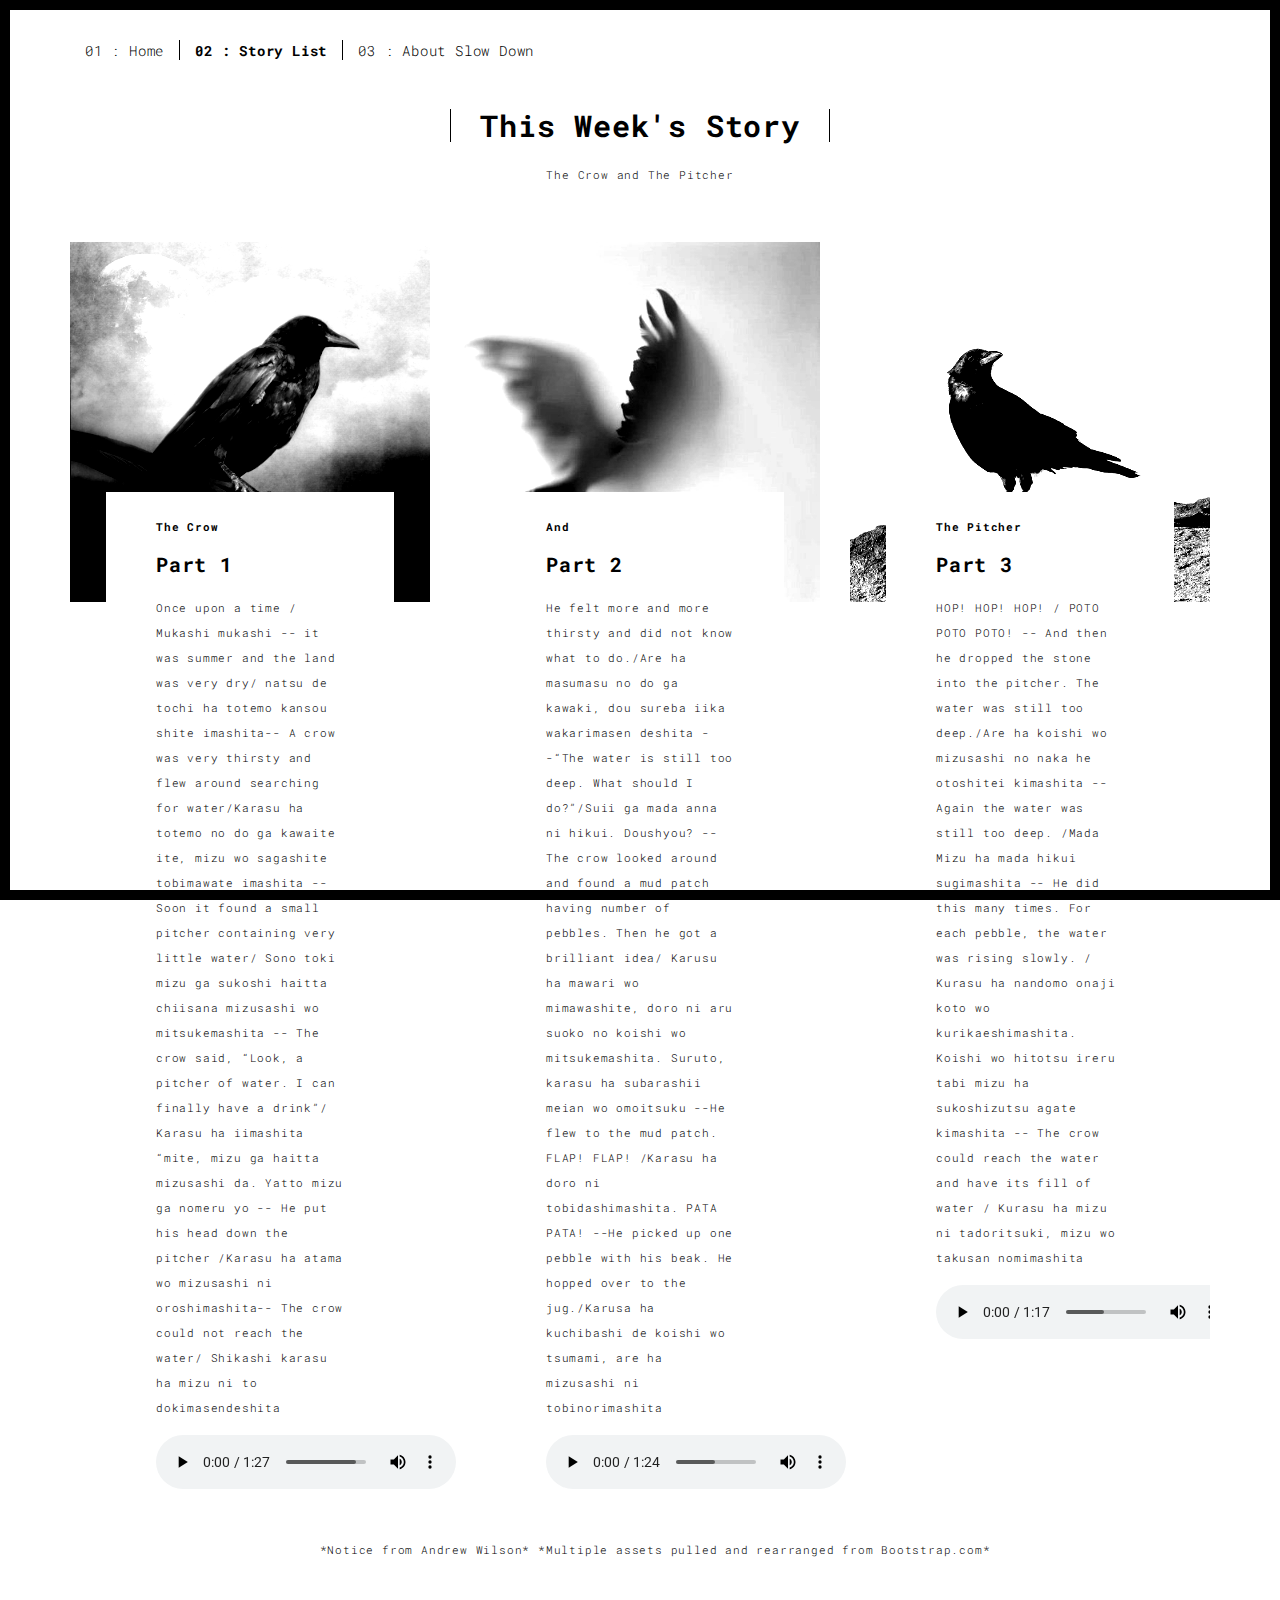
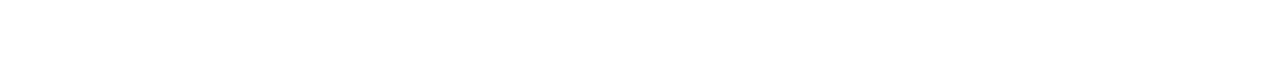
==== works.html @ 741a7501 "Add files via upload" ====
<!DOCTYPE html>
<html lang="en">

<head>
  <meta charset="UTF-8">
  <meta content="IE=edge" http-equiv="X-UA-Compatible">
  <meta content="width=device-width,initial-scale=1" name="viewport">
  <meta content="description" name="description">
  <meta name="google" content="notranslate" />
  <meta content="Welcome to Slow Down Language app" name="author">


  <title>Stories</title>  

<link href="./main.3f6952e4.css" rel="stylesheet"></head>

<body class="">
<div id="site-border-left"></div>
<div id="site-border-right"></div>
<div id="site-border-top"></div>
<div id="site-border-bottom"></div>

<header>
  <nav class="navbar  navbar-fixed-top navbar-default">
    <div class="container">
        <button type="button" class="navbar-toggle collapsed" data-toggle="collapse" data-target="#navbar-collapse" aria-expanded="false">
          <span class="sr-only">Toggle navigation</span>
          <span class="icon-bar"></span>
          <span class="icon-bar"></span>
          <span class="icon-bar"></span>
        </button>

      <div class="collapse navbar-collapse" id="navbar-collapse">
        <ul class="nav navbar-nav ">
          <li><a href="./index.html" title="">01 : Home</a></li>
          <li><a href="./works.html" title="">02 : Story List</a></li>
          <li><a href="./about.html" title="">03 : About Slow Down</a></li>
        </ul>


      </div> 
    </div>
  </nav>
</header>

<div class="section-container">
  <div class="container">
    <div class="row">
      
      <div class="col-sm-8 col-sm-offset-2 section-container-spacer">
        <div class="text-center">
          <h1 class="h2"> This Week's Story </h1>
          <p> The Crow and The Pitcher</p>
        </div>
      </div>

      <div class="col-md-12">
     
      <div id="myCarousel" class="carousel slide projects-carousel">
        <div class="carousel-inner">
            <div class="item active">
                <div class="row">
                    <div class="col-sm-4">

                      <a href="works.html" title="" class="black-image-project-hover">
                        <img src="crow 1.jpeg" alt="" class="img-responsive">
                      </a>
                      <div class="card-container card-container-lg">
                        <h4>The Crow</h4>
                        <h3>Part 1</h3>
                        
                        <p>Once upon a time / Mukashi mukashi -- it was summer and the land was very dry/ natsu de tochi ha totemo kansou shite imashita-- A crow was very thirsty and flew around searching for water/Karasu ha totemo no do ga kawaite ite, mizu wo sagashite tobimawate imashita -- Soon it found a small pitcher containing very little water/ Sono toki mizu ga sukoshi haitta chiisana mizusashi wo mitsukemashita -- The crow said, “Look, a pitcher of water. I can finally have a drink”/ Karasu ha iimashita “mite, mizu ga haitta mizusashi da.  Yatto mizu ga nomeru yo -- He put his head down the pitcher /Karasu ha atama wo mizusashi ni oroshimashita-- The crow could not reach the water/ Shikashi karasu ha mizu ni to dokimasendeshita 
                          </p>
                          <audio src="CrowPT1.mp3" controls autoplay=False>
                            <p>Your browser does not support the audio element.</p>
                            </audio>
                      </div>
                    </div>
                    <div class="col-sm-4">
                      <a href="works.html" title="" class="black-image-project-hover">
                        <img src="crow2.jpeg" alt="" class="img-responsive">
                      </a>
                      <div class="card-container card-container-lg">
                        <h4>And</h4>
                        <h3>Part 2</h3>
                        <p>
                          He felt more and more thirsty and did not know what to do./Are ha masumasu no do ga kawaki, dou sureba iika wakarimasen deshita --“The water is still too deep. What should I do?”/Suii ga mada anna ni hikui. Doushyou? --The crow looked around and found a mud patch having number of pebbles. Then he got a brilliant idea/ Karusu ha mawari wo mimawashite, doro ni aru suoko no koishi wo mitsukemashita. Suruto, karasu ha subarashii meian wo omoitsuku --He flew to the mud patch. FLAP! FLAP! /Karasu ha doro ni tobidashimashita. PATA PATA! --He picked up one pebble with his beak. He hopped over to the jug./Karusa ha kuchibashi de koishi wo tsumami, are ha mizusashi ni tobinorimashita 
                          </p>
                        <audio src="CrowPT2.mp3" controls autoplay=False>
                          <p>Your browser does not support the audio element.</p>
                        <a href="works.html" title="" class="btn btn-default">Discover</a>
                      </div>
                    </div>
                    <div class="col-sm-4">
                      <a href="./work.html" title="" class="black-image-project-hover">
                        <img src="crow5.jpeg" alt="" class="img-responsive">
                      </a>
                      <div class="card-container card-container-lg">
                        <h4>The Pitcher</h4>
                        <h3>Part 3</h3>
                        <p>HOP! HOP! HOP! / POTO POTO POTO! -- And then he dropped the stone into the pitcher. The water was still too deep./Are ha koishi wo mizusashi no naka he otoshitei kimashita -- Again the water was still too deep. /Mada Mizu ha mada hikui sugimashita -- He did this many times. For each pebble, the water was rising slowly. / Kurasu ha nandomo onaji koto wo kurikaeshimashita. Koishi wo hitotsu ireru tabi mizu ha sukoshizutsu agate kimashita -- The crow could reach the water and have its fill of water / Kurasu ha mizu ni tadoritsuki, mizu wo takusan nomimashita </p>
                        <audio src="CorwPT3.mp3" controls autoplay=false>
                          <p>Your browser does not support the audio element.</p>
                        <a href="./work.html" title="" class="btn btn-default">Discover</a>
                      </div>
                    </div>    
                </div>
            </div>
          




<footer class="footer-container text-center">
  <div class="container">
    <div class="row">
      <div class="col-xs-12">
        <p>*Notice from Andrew Wilson* *Multiple assets pulled and rearranged from Bootstrap.com*</p>
      </div>
    </div>
  </div>
</footer>

<script>
  document.addEventListener("DOMContentLoaded", function (event) {
     navActivePage();
  });
</script>


<script type="text/javascript" src="./main.70a66962.js"></script></body>

<!--Note from author Andrew Wilson: CSS, Java assets pulled from free bootstrap assets-->

</html>
---- main.3f6952e4.css ----
@import url(https://fonts.googleapis.com/css?family=Roboto:900|Roboto+Mono:300,400,700);@import url(https://maxcdn.bootstrapcdn.com/font-awesome/4.7.0/css/font-awesome.min.css);
html{font-family:sans-serif;-ms-text-size-adjust:100%;-webkit-text-size-adjust:100%}body{margin:0}article,aside,details,figcaption,figure,footer,header,hgroup,main,menu,nav,section,summary{display:block}audio,canvas,progress,video{display:inline-block;vertical-align:baseline}audio:not([controls]){display:none;height:0}[hidden],template{display:none}a{background-color:transparent}a:active,a:hover{outline:0}abbr[title]{border-bottom:1px dotted}b,strong{font-weight:700}dfn{font-style:italic}h1{font-size:2em;margin:.67em 0}mark{background:#ff0;color:#000}small{font-size:80%}sub,sup{font-size:75%;line-height:0;position:relative;vertical-align:baseline}sup{top:-.5em}sub{bottom:-.25em}img{border:0}svg:not(:root){overflow:hidden}figure{margin:1em 40px}hr{box-sizing:content-box;height:0}pre{overflow:auto}code,kbd,pre,samp{font-family:monospace,monospace;font-size:1em}button,input,optgroup,select,textarea{color:inherit;font:inherit;margin:0}button{overflow:visible}button,select{text-transform:none}button,html input[type=button],input[type=reset],input[type=submit]{-webkit-appearance:button;cursor:pointer}button[disabled],html input[disabled]{cursor:default}button::-moz-focus-inner,input::-moz-focus-inner{border:0;padding:0}input{line-height:normal}input[type=checkbox],input[type=radio]{box-sizing:border-box;padding:0}input[type=number]::-webkit-inner-spin-button,input[type=number]::-webkit-outer-spin-button{height:auto}input[type=search]{-webkit-appearance:textfield;box-sizing:content-box}input[type=search]::-webkit-search-cancel-button,input[type=search]::-webkit-search-decoration{-webkit-appearance:none}fieldset{border:1px solid silver;margin:0 2px;padding:.35em .625em .75em}textarea{overflow:auto}optgroup{font-weight:700}table{border-collapse:collapse;border-spacing:0}td,th{padding:0}

/*! Source: https://github.com/h5bp/html5-boilerplate/blob/master/src/css/main.css */@media print{*,:after,:before{background:transparent!important;color:#000!important;box-shadow:none!important;text-shadow:none!important}a,a:visited{text-decoration:underline}a[href]:after{content:" (" attr(href) ")"}abbr[title]:after{content:" (" attr(title) ")"}a[href^="#"]:after,a[href^="javascript:"]:after{content:""}blockquote,pre{border:1px solid #999;page-break-inside:avoid}thead{display:table-header-group}img,tr{page-break-inside:avoid}img{max-width:100%!important}h2,h3,p{orphans:3;widows:3}h2,h3{page-break-after:avoid}.navbar{display:none}.btn>.caret,.dropup>.btn>.caret{border-top-color:#000!important}.label{border:1px solid #000}.table{border-collapse:collapse!important}.table td,.table th{background-color:#fff!important}.table-bordered td,.table-bordered th{border:1px solid #ddd!important}}*,:after,:before{-webkit-box-sizing:border-box;-moz-box-sizing:border-box;box-sizing:border-box}html{font-size:10px;-webkit-tap-highlight-color:transparent}body{font-family:Roboto Mono,Helvetica,Arial,sans-serif;font-size:11px;line-height:1.78;color:#000;background-color:#fff}button,input,select,textarea{font-family:inherit;font-size:inherit;line-height:inherit}a{color:#001aff;text-decoration:none}a:focus,a:hover{color:#0012b3;text-decoration:underline}a:focus{outline:5px auto -webkit-focus-ring-color;outline-offset:-2px}figure{margin:0}img{vertical-align:middle}.img-responsive{display:block;max-width:100%;height:auto}.img-rounded{border-radius:0}.img-thumbnail{padding:4px;line-height:1.78;background-color:#fff;border:1px solid #ddd;border-radius:0;-webkit-transition:all .2s ease-in-out;-o-transition:all .2s ease-in-out;transition:all .2s ease-in-out;display:inline-block;max-width:100%;height:auto}.img-circle{border-radius:50%}hr{margin-top:19px;margin-bottom:19px;border:0;border-top:1px solid #eee}.sr-only{position:absolute;width:1px;height:1px;margin:-1px;padding:0;overflow:hidden;clip:rect(0,0,0,0);border:0}.sr-only-focusable:active,.sr-only-focusable:focus{position:static;width:auto;height:auto;margin:0;overflow:visible;clip:auto}[role=button]{cursor:pointer}.h1,.h2,.h3,.h4,.h5,.h6,h1,h2,h3,h4,h5,h6{font-family:Roboto Mono,Helvetica,Arial,sans-serif;font-weight:700;line-height:1.1;color:#000}.h1 .small,.h1 small,.h2 .small,.h2 small,.h3 .small,.h3 small,.h4 .small,.h4 small,.h5 .small,.h5 small,.h6 .small,.h6 small,h1 .small,h1 small,h2 .small,h2 small,h3 .small,h3 small,h4 .small,h4 small,h5 .small,h5 small,h6 .small,h6 small{font-weight:400;line-height:1;color:#777}.h1,.h2,.h3,h1,h2,h3{margin-top:19px;margin-bottom:9.5px}.h1 .small,.h1 small,.h2 .small,.h2 small,.h3 .small,.h3 small,h1 .small,h1 small,h2 .small,h2 small,h3 .small,h3 small{font-size:65%}.h4,.h5,.h6,h4,h5,h6{margin-top:9.5px;margin-bottom:9.5px}.h4 .small,.h4 small,.h5 .small,.h5 small,.h6 .small,.h6 small,h4 .small,h4 small,h5 .small,h5 small,h6 .small,h6 small{font-size:75%}.h1,h1{font-size:70px}.h2,h2{font-size:30px}.h3,h3{font-size:20px}.h4,.h5,h4,h5{font-size:11px}.h6,h6{font-size:10px}p{margin:0 0 9.5px}.lead{margin-bottom:19px;font-size:12px;font-weight:300;line-height:1.4}@media (min-width:768px){.lead{font-size:16.5px}}.small,small{font-size:90%}.mark,mark{background-color:#fcf8e3;padding:.2em}.text-left{text-align:left}.text-right{text-align:right}.text-center{text-align:center}.text-justify{text-align:justify}.text-nowrap{white-space:nowrap}.text-lowercase{text-transform:lowercase}.initialism,.text-uppercase{text-transform:uppercase}.text-capitalize{text-transform:capitalize}.text-muted{color:#777}.text-primary{color:#001aff}a.text-primary:focus,a.text-primary:hover{color:#0015cc}.text-success{color:#fff}a.text-success:focus,a.text-success:hover{color:#e6e6e6}.text-info{color:#31708f}a.text-info:focus,a.text-info:hover{color:#245269}.text-warning{color:#8a6d3b}a.text-warning:focus,a.text-warning:hover{color:#66512c}.text-danger{color:#fff}a.text-danger:focus,a.text-danger:hover{color:#e6e6e6}.bg-primary{color:#fff;background-color:#001aff}a.bg-primary:focus,a.bg-primary:hover{background-color:#0015cc}.bg-success,a.bg-success:focus,a.bg-success:hover{background-color:#000}.bg-info{background-color:#d9edf7}a.bg-info:focus,a.bg-info:hover{background-color:#afd9ee}.bg-warning{background-color:#fcf8e3}a.bg-warning:focus,a.bg-warning:hover{background-color:#f7ecb5}.bg-danger{background-color:red}a.bg-danger:focus,a.bg-danger:hover{background-color:#c00}.page-header{padding-bottom:8.5px;margin:38px 0 19px;border-bottom:1px solid #eee}ol,ul{margin-top:0;margin-bottom:9.5px}ol ol,ol ul,ul ol,ul ul{margin-bottom:0}.list-inline,.list-unstyled{padding-left:0;list-style:none}.list-inline{margin-left:-5px}.list-inline>li{display:inline-block;padding-left:5px;padding-right:5px}dl{margin-top:0;margin-bottom:19px}dd,dt{line-height:1.78}dt{font-weight:700}dd{margin-left:0}.dl-horizontal dd:after,.dl-horizontal dd:before{content:" ";display:table}.dl-horizontal dd:after{clear:both}@media (min-width:768px){.dl-horizontal dt{float:left;width:160px;clear:left;text-align:right;overflow:hidden;text-overflow:ellipsis;white-space:nowrap}.dl-horizontal dd{margin-left:180px}}abbr[data-original-title],abbr[title]{cursor:help;border-bottom:1px dotted #777}.initialism{font-size:90%}blockquote{padding:9.5px 19px;margin:0 0 19px;font-size:13.75px;border-left:5px solid #eee}blockquote ol:last-child,blockquote p:last-child,blockquote ul:last-child{margin-bottom:0}blockquote .small,blockquote footer,blockquote small{display:block;font-size:80%;line-height:1.78;color:#777}blockquote .small:before,blockquote footer:before,blockquote small:before{content:"\2014   \A0"}.blockquote-reverse,blockquote.pull-right{padding-right:15px;padding-left:0;border-right:5px solid #eee;border-left:0;text-align:right}.blockquote-reverse .small:before,.blockquote-reverse footer:before,.blockquote-reverse small:before,blockquote.pull-right .small:before,blockquote.pull-right footer:before,blockquote.pull-right small:before{content:""}.blockquote-reverse .small:after,.blockquote-reverse footer:after,.blockquote-reverse small:after,blockquote.pull-right .small:after,blockquote.pull-right footer:after,blockquote.pull-right small:after{content:"\A0   \2014"}address{margin-bottom:19px;font-style:normal;line-height:1.78}code,kbd,pre,samp{font-family:Menlo,Monaco,Consolas,Courier New,monospace}code{color:#c7254e;background-color:#f9f2f4}code,kbd{padding:2px 4px;font-size:90%;border-radius:0}kbd{color:#fff;background-color:#333;box-shadow:inset 0 -1px 0 rgba(0,0,0,.25)}kbd kbd{padding:0;font-size:100%;font-weight:700;box-shadow:none}pre{display:block;padding:9px;margin:0 0 9.5px;font-size:10px;line-height:1.78;word-break:break-all;word-wrap:break-word;color:#333;background-color:#f5f5f5;border:1px solid #ccc;border-radius:0}pre code{padding:0;font-size:inherit;color:inherit;white-space:pre-wrap;background-color:transparent;border-radius:0}.pre-scrollable{max-height:340px;overflow-y:scroll}.container{margin-right:auto;margin-left:auto;padding-left:15px;padding-right:15px}.container:after,.container:before{content:" ";display:table}.container:after{clear:both}@media (min-width:768px){.container{width:750px}}@media (min-width:992px){.container{width:970px}}@media (min-width:1200px){.container{width:1170px}}.container-fluid{margin-right:auto;margin-left:auto;padding-left:15px;padding-right:15px}.container-fluid:after,.container-fluid:before{content:" ";display:table}.container-fluid:after{clear:both}.row{margin-left:-15px;margin-right:-15px}.row:after,.row:before{content:" ";display:table}.row:after{clear:both}.col-lg-1,.col-lg-2,.col-lg-3,.col-lg-4,.col-lg-5,.col-lg-6,.col-lg-7,.col-lg-8,.col-lg-9,.col-lg-10,.col-lg-11,.col-lg-12,.col-md-1,.col-md-2,.col-md-3,.col-md-4,.col-md-5,.col-md-6,.col-md-7,.col-md-8,.col-md-9,.col-md-10,.col-md-11,.col-md-12,.col-sm-1,.col-sm-2,.col-sm-3,.col-sm-4,.col-sm-5,.col-sm-6,.col-sm-7,.col-sm-8,.col-sm-9,.col-sm-10,.col-sm-11,.col-sm-12,.col-xs-1,.col-xs-2,.col-xs-3,.col-xs-4,.col-xs-5,.col-xs-6,.col-xs-7,.col-xs-8,.col-xs-9,.col-xs-10,.col-xs-11,.col-xs-12{position:relative;min-height:1px;padding-left:15px;padding-right:15px}.col-xs-1,.col-xs-2,.col-xs-3,.col-xs-4,.col-xs-5,.col-xs-6,.col-xs-7,.col-xs-8,.col-xs-9,.col-xs-10,.col-xs-11,.col-xs-12{float:left}.col-xs-1{width:8.33333%}.col-xs-2{width:16.66667%}.col-xs-3{width:25%}.col-xs-4{width:33.33333%}.col-xs-5{width:41.66667%}.col-xs-6{width:50%}.col-xs-7{width:58.33333%}.col-xs-8{width:66.66667%}.col-xs-9{width:75%}.col-xs-10{width:83.33333%}.col-xs-11{width:91.66667%}.col-xs-12{width:100%}.col-xs-pull-0{right:auto}.col-xs-pull-1{right:8.33333%}.col-xs-pull-2{right:16.66667%}.col-xs-pull-3{right:25%}.col-xs-pull-4{right:33.33333%}.col-xs-pull-5{right:41.66667%}.col-xs-pull-6{right:50%}.col-xs-pull-7{right:58.33333%}.col-xs-pull-8{right:66.66667%}.col-xs-pull-9{right:75%}.col-xs-pull-10{right:83.33333%}.col-xs-pull-11{right:91.66667%}.col-xs-pull-12{right:100%}.col-xs-push-0{left:auto}.col-xs-push-1{left:8.33333%}.col-xs-push-2{left:16.66667%}.col-xs-push-3{left:25%}.col-xs-push-4{left:33.33333%}.col-xs-push-5{left:41.66667%}.col-xs-push-6{left:50%}.col-xs-push-7{left:58.33333%}.col-xs-push-8{left:66.66667%}.col-xs-push-9{left:75%}.col-xs-push-10{left:83.33333%}.col-xs-push-11{left:91.66667%}.col-xs-push-12{left:100%}.col-xs-offset-0{margin-left:0}.col-xs-offset-1{margin-left:8.33333%}.col-xs-offset-2{margin-left:16.66667%}.col-xs-offset-3{margin-left:25%}.col-xs-offset-4{margin-left:33.33333%}.col-xs-offset-5{margin-left:41.66667%}.col-xs-offset-6{margin-left:50%}.col-xs-offset-7{margin-left:58.33333%}.col-xs-offset-8{margin-left:66.66667%}.col-xs-offset-9{margin-left:75%}.col-xs-offset-10{margin-left:83.33333%}.col-xs-offset-11{margin-left:91.66667%}.col-xs-offset-12{margin-left:100%}@media (min-width:768px){.col-sm-1,.col-sm-2,.col-sm-3,.col-sm-4,.col-sm-5,.col-sm-6,.col-sm-7,.col-sm-8,.col-sm-9,.col-sm-10,.col-sm-11,.col-sm-12{float:left}.col-sm-1{width:8.33333%}.col-sm-2{width:16.66667%}.col-sm-3{width:25%}.col-sm-4{width:33.33333%}.col-sm-5{width:41.66667%}.col-sm-6{width:50%}.col-sm-7{width:58.33333%}.col-sm-8{width:66.66667%}.col-sm-9{width:75%}.col-sm-10{width:83.33333%}.col-sm-11{width:91.66667%}.col-sm-12{width:100%}.col-sm-pull-0{right:auto}.col-sm-pull-1{right:8.33333%}.col-sm-pull-2{right:16.66667%}.col-sm-pull-3{right:25%}.col-sm-pull-4{right:33.33333%}.col-sm-pull-5{right:41.66667%}.col-sm-pull-6{right:50%}.col-sm-pull-7{right:58.33333%}.col-sm-pull-8{right:66.66667%}.col-sm-pull-9{right:75%}.col-sm-pull-10{right:83.33333%}.col-sm-pull-11{right:91.66667%}.col-sm-pull-12{right:100%}.col-sm-push-0{left:auto}.col-sm-push-1{left:8.33333%}.col-sm-push-2{left:16.66667%}.col-sm-push-3{left:25%}.col-sm-push-4{left:33.33333%}.col-sm-push-5{left:41.66667%}.col-sm-push-6{left:50%}.col-sm-push-7{left:58.33333%}.col-sm-push-8{left:66.66667%}.col-sm-push-9{left:75%}.col-sm-push-10{left:83.33333%}.col-sm-push-11{left:91.66667%}.col-sm-push-12{left:100%}.col-sm-offset-0{margin-left:0}.col-sm-offset-1{margin-left:8.33333%}.col-sm-offset-2{margin-left:16.66667%}.col-sm-offset-3{margin-left:25%}.col-sm-offset-4{margin-left:33.33333%}.col-sm-offset-5{margin-left:41.66667%}.col-sm-offset-6{margin-left:50%}.col-sm-offset-7{margin-left:58.33333%}.col-sm-offset-8{margin-left:66.66667%}.col-sm-offset-9{margin-left:75%}.col-sm-offset-10{margin-left:83.33333%}.col-sm-offset-11{margin-left:91.66667%}.col-sm-offset-12{margin-left:100%}}@media (min-width:992px){.col-md-1,.col-md-2,.col-md-3,.col-md-4,.col-md-5,.col-md-6,.col-md-7,.col-md-8,.col-md-9,.col-md-10,.col-md-11,.col-md-12{float:left}.col-md-1{width:8.33333%}.col-md-2{width:16.66667%}.col-md-3{width:25%}.col-md-4{width:33.33333%}.col-md-5{width:41.66667%}.col-md-6{width:50%}.col-md-7{width:58.33333%}.col-md-8{width:66.66667%}.col-md-9{width:75%}.col-md-10{width:83.33333%}.col-md-11{width:91.66667%}.col-md-12{width:100%}.col-md-pull-0{right:auto}.col-md-pull-1{right:8.33333%}.col-md-pull-2{right:16.66667%}.col-md-pull-3{right:25%}.col-md-pull-4{right:33.33333%}.col-md-pull-5{right:41.66667%}.col-md-pull-6{right:50%}.col-md-pull-7{right:58.33333%}.col-md-pull-8{right:66.66667%}.col-md-pull-9{right:75%}.col-md-pull-10{right:83.33333%}.col-md-pull-11{right:91.66667%}.col-md-pull-12{right:100%}.col-md-push-0{left:auto}.col-md-push-1{left:8.33333%}.col-md-push-2{left:16.66667%}.col-md-push-3{left:25%}.col-md-push-4{left:33.33333%}.col-md-push-5{left:41.66667%}.col-md-push-6{left:50%}.col-md-push-7{left:58.33333%}.col-md-push-8{left:66.66667%}.col-md-push-9{left:75%}.col-md-push-10{left:83.33333%}.col-md-push-11{left:91.66667%}.col-md-push-12{left:100%}.col-md-offset-0{margin-left:0}.col-md-offset-1{margin-left:8.33333%}.col-md-offset-2{margin-left:16.66667%}.col-md-offset-3{margin-left:25%}.col-md-offset-4{margin-left:33.33333%}.col-md-offset-5{margin-left:41.66667%}.col-md-offset-6{margin-left:50%}.col-md-offset-7{margin-left:58.33333%}.col-md-offset-8{margin-left:66.66667%}.col-md-offset-9{margin-left:75%}.col-md-offset-10{margin-left:83.33333%}.col-md-offset-11{margin-left:91.66667%}.col-md-offset-12{margin-left:100%}}@media (min-width:1200px){.col-lg-1,.col-lg-2,.col-lg-3,.col-lg-4,.col-lg-5,.col-lg-6,.col-lg-7,.col-lg-8,.col-lg-9,.col-lg-10,.col-lg-11,.col-lg-12{float:left}.col-lg-1{width:8.33333%}.col-lg-2{width:16.66667%}.col-lg-3{width:25%}.col-lg-4{width:33.33333%}.col-lg-5{width:41.66667%}.col-lg-6{width:50%}.col-lg-7{width:58.33333%}.col-lg-8{width:66.66667%}.col-lg-9{width:75%}.col-lg-10{width:83.33333%}.col-lg-11{width:91.66667%}.col-lg-12{width:100%}.col-lg-pull-0{right:auto}.col-lg-pull-1{right:8.33333%}.col-lg-pull-2{right:16.66667%}.col-lg-pull-3{right:25%}.col-lg-pull-4{right:33.33333%}.col-lg-pull-5{right:41.66667%}.col-lg-pull-6{right:50%}.col-lg-pull-7{right:58.33333%}.col-lg-pull-8{right:66.66667%}.col-lg-pull-9{right:75%}.col-lg-pull-10{right:83.33333%}.col-lg-pull-11{right:91.66667%}.col-lg-pull-12{right:100%}.col-lg-push-0{left:auto}.col-lg-push-1{left:8.33333%}.col-lg-push-2{left:16.66667%}.col-lg-push-3{left:25%}.col-lg-push-4{left:33.33333%}.col-lg-push-5{left:41.66667%}.col-lg-push-6{left:50%}.col-lg-push-7{left:58.33333%}.col-lg-push-8{left:66.66667%}.col-lg-push-9{left:75%}.col-lg-push-10{left:83.33333%}.col-lg-push-11{left:91.66667%}.col-lg-push-12{left:100%}.col-lg-offset-0{margin-left:0}.col-lg-offset-1{margin-left:8.33333%}.col-lg-offset-2{margin-left:16.66667%}.col-lg-offset-3{margin-left:25%}.col-lg-offset-4{margin-left:33.33333%}.col-lg-offset-5{margin-left:41.66667%}.col-lg-offset-6{margin-left:50%}.col-lg-offset-7{margin-left:58.33333%}.col-lg-offset-8{margin-left:66.66667%}.col-lg-offset-9{margin-left:75%}.col-lg-offset-10{margin-left:83.33333%}.col-lg-offset-11{margin-left:91.66667%}.col-lg-offset-12{margin-left:100%}}table{background-color:transparent}caption{padding-top:8px;padding-bottom:8px;color:#777}caption,th{text-align:left}.table{width:100%;max-width:100%;margin-bottom:19px}.table>tbody>tr>td,.table>tbody>tr>th,.table>tfoot>tr>td,.table>tfoot>tr>th,.table>thead>tr>td,.table>thead>tr>th{padding:8px;line-height:1.78;vertical-align:top;border-top:1px solid #ddd}.table>thead>tr>th{vertical-align:bottom;border-bottom:2px solid #ddd}.table>caption+thead>tr:first-child>td,.table>caption+thead>tr:first-child>th,.table>colgroup+thead>tr:first-child>td,.table>colgroup+thead>tr:first-child>th,.table>thead:first-child>tr:first-child>td,.table>thead:first-child>tr:first-child>th{border-top:0}.table>tbody+tbody{border-top:2px solid #ddd}.table .table{background-color:#fff}.table-condensed>tbody>tr>td,.table-condensed>tbody>tr>th,.table-condensed>tfoot>tr>td,.table-condensed>tfoot>tr>th,.table-condensed>thead>tr>td,.table-condensed>thead>tr>th{padding:5px}.table-bordered,.table-bordered>tbody>tr>td,.table-bordered>tbody>tr>th,.table-bordered>tfoot>tr>td,.table-bordered>tfoot>tr>th,.table-bordered>thead>tr>td,.table-bordered>thead>tr>th{border:1px solid #ddd}.table-bordered>thead>tr>td,.table-bordered>thead>tr>th{border-bottom-width:2px}.table-striped>tbody>tr:nth-of-type(odd){background-color:#f9f9f9}.table-hover>tbody>tr:hover{background-color:#f5f5f5}table col[class*=col-]{position:static;float:none;display:table-column}table td[class*=col-],table th[class*=col-]{position:static;float:none;display:table-cell}.table>tbody>tr.active>td,.table>tbody>tr.active>th,.table>tbody>tr>td.active,.table>tbody>tr>th.active,.table>tfoot>tr.active>td,.table>tfoot>tr.active>th,.table>tfoot>tr>td.active,.table>tfoot>tr>th.active,.table>thead>tr.active>td,.table>thead>tr.active>th,.table>thead>tr>td.active,.table>thead>tr>th.active{background-color:#f5f5f5}.table-hover>tbody>tr.active:hover>td,.table-hover>tbody>tr.active:hover>th,.table-hover>tbody>tr:hover>.active,.table-hover>tbody>tr>td.active:hover,.table-hover>tbody>tr>th.active:hover{background-color:#e8e8e8}.table-hover>tbody>tr.success:hover>td,.table-hover>tbody>tr.success:hover>th,.table-hover>tbody>tr:hover>.success,.table-hover>tbody>tr>td.success:hover,.table-hover>tbody>tr>th.success:hover,.table>tbody>tr.success>td,.table>tbody>tr.success>th,.table>tbody>tr>td.success,.table>tbody>tr>th.success,.table>tfoot>tr.success>td,.table>tfoot>tr.success>th,.table>tfoot>tr>td.success,.table>tfoot>tr>th.success,.table>thead>tr.success>td,.table>thead>tr.success>th,.table>thead>tr>td.success,.table>thead>tr>th.success{background-color:#000}.table>tbody>tr.info>td,.table>tbody>tr.info>th,.table>tbody>tr>td.info,.table>tbody>tr>th.info,.table>tfoot>tr.info>td,.table>tfoot>tr.info>th,.table>tfoot>tr>td.info,.table>tfoot>tr>th.info,.table>thead>tr.info>td,.table>thead>tr.info>th,.table>thead>tr>td.info,.table>thead>tr>th.info{background-color:#d9edf7}.table-hover>tbody>tr.info:hover>td,.table-hover>tbody>tr.info:hover>th,.table-hover>tbody>tr:hover>.info,.table-hover>tbody>tr>td.info:hover,.table-hover>tbody>tr>th.info:hover{background-color:#c4e3f3}.table>tbody>tr.warning>td,.table>tbody>tr.warning>th,.table>tbody>tr>td.warning,.table>tbody>tr>th.warning,.table>tfoot>tr.warning>td,.table>tfoot>tr.warning>th,.table>tfoot>tr>td.warning,.table>tfoot>tr>th.warning,.table>thead>tr.warning>td,.table>thead>tr.warning>th,.table>thead>tr>td.warning,.table>thead>tr>th.warning{background-color:#fcf8e3}.table-hover>tbody>tr.warning:hover>td,.table-hover>tbody>tr.warning:hover>th,.table-hover>tbody>tr:hover>.warning,.table-hover>tbody>tr>td.warning:hover,.table-hover>tbody>tr>th.warning:hover{background-color:#faf2cc}.table>tbody>tr.danger>td,.table>tbody>tr.danger>th,.table>tbody>tr>td.danger,.table>tbody>tr>th.danger,.table>tfoot>tr.danger>td,.table>tfoot>tr.danger>th,.table>tfoot>tr>td.danger,.table>tfoot>tr>th.danger,.table>thead>tr.danger>td,.table>thead>tr.danger>th,.table>thead>tr>td.danger,.table>thead>tr>th.danger{background-color:red}.table-hover>tbody>tr.danger:hover>td,.table-hover>tbody>tr.danger:hover>th,.table-hover>tbody>tr:hover>.danger,.table-hover>tbody>tr>td.danger:hover,.table-hover>tbody>tr>th.danger:hover{background-color:#e60000}.table-responsive{overflow-x:auto;min-height:.01%}@media screen and (max-width:767px){.table-responsive{width:100%;margin-bottom:14.25px;overflow-y:hidden;-ms-overflow-style:-ms-autohiding-scrollbar;border:1px solid #ddd}.table-responsive>.table{margin-bottom:0}.table-responsive>.table>tbody>tr>td,.table-responsive>.table>tbody>tr>th,.table-responsive>.table>tfoot>tr>td,.table-responsive>.table>tfoot>tr>th,.table-responsive>.table>thead>tr>td,.table-responsive>.table>thead>tr>th{white-space:nowrap}.table-responsive>.table-bordered{border:0}.table-responsive>.table-bordered>tbody>tr>td:first-child,.table-responsive>.table-bordered>tbody>tr>th:first-child,.table-responsive>.table-bordered>tfoot>tr>td:first-child,.table-responsive>.table-bordered>tfoot>tr>th:first-child,.table-responsive>.table-bordered>thead>tr>td:first-child,.table-responsive>.table-bordered>thead>tr>th:first-child{border-left:0}.table-responsive>.table-bordered>tbody>tr>td:last-child,.table-responsive>.table-bordered>tbody>tr>th:last-child,.table-responsive>.table-bordered>tfoot>tr>td:last-child,.table-responsive>.table-bordered>tfoot>tr>th:last-child,.table-responsive>.table-bordered>thead>tr>td:last-child,.table-responsive>.table-bordered>thead>tr>th:last-child{border-right:0}.table-responsive>.table-bordered>tbody>tr:last-child>td,.table-responsive>.table-bordered>tbody>tr:last-child>th,.table-responsive>.table-bordered>tfoot>tr:last-child>td,.table-responsive>.table-bordered>tfoot>tr:last-child>th{border-bottom:0}}fieldset{margin:0;min-width:0}fieldset,legend{padding:0;border:0}legend{display:block;width:100%;margin-bottom:19px;font-size:16.5px;line-height:inherit;color:#333;border-bottom:1px solid #e5e5e5}label{display:inline-block;max-width:100%;margin-bottom:5px;font-weight:700}input[type=search]{-webkit-box-sizing:border-box;-moz-box-sizing:border-box;box-sizing:border-box}input[type=checkbox],input[type=radio]{margin:4px 0 0;margin-top:1px\9;line-height:normal}input[type=file]{display:block}input[type=range]{display:block;width:100%}select[multiple],select[size]{height:auto}input[type=checkbox]:focus,input[type=file]:focus,input[type=radio]:focus{outline:5px auto -webkit-focus-ring-color;outline-offset:-2px}output{padding-top:9px}.form-control,output{display:block;font-size:11px;line-height:1.78;color:#555}.form-control{width:100%;height:40px;padding:8px 14px;background-color:#fff;background-image:none;border:1px solid #000;border-radius:0;-webkit-box-shadow:inset 0 1px 1px rgba(0,0,0,.075);box-shadow:inset 0 1px 1px rgba(0,0,0,.075);-webkit-transition:border-color .15s ease-in-out,box-shadow .15s ease-in-out;-o-transition:border-color ease-in-out .15s,box-shadow ease-in-out .15s;transition:border-color .15s ease-in-out,box-shadow .15s ease-in-out}.form-control:focus{border-color:#66afe9;-webkit-box-shadow:inset 0 1px 1px rgba(0,0,0,.075),0 0 8px rgba(102,175,233,.6);box-shadow:inset 0 1px 1px rgba(0,0,0,.075),0 0 8px rgba(102,175,233,.6)}.form-control::-moz-placeholder{color:#999;opacity:1}.form-control:-ms-input-placeholder{color:#999}.form-control::-webkit-input-placeholder{color:#999}.form-control::-ms-expand{border:0;background-color:transparent}.form-control[disabled],.form-control[readonly],fieldset[disabled] .form-control{background-color:#eee;opacity:1}.form-control[disabled],fieldset[disabled] .form-control{cursor:not-allowed}textarea.form-control{height:auto}input[type=search]{-webkit-appearance:none}@media screen and (-webkit-min-device-pixel-ratio:0){input[type=date].form-control,input[type=datetime-local].form-control,input[type=month].form-control,input[type=time].form-control{line-height:40px}.input-group-sm>.input-group-btn>input[type=date].btn,.input-group-sm>.input-group-btn>input[type=datetime-local].btn,.input-group-sm>.input-group-btn>input[type=month].btn,.input-group-sm>.input-group-btn>input[type=time].btn,.input-group-sm>input[type=date].form-control,.input-group-sm>input[type=date].input-group-addon,.input-group-sm>input[type=datetime-local].form-control,.input-group-sm>input[type=datetime-local].input-group-addon,.input-group-sm>input[type=month].form-control,.input-group-sm>input[type=month].input-group-addon,.input-group-sm>input[type=time].form-control,.input-group-sm>input[type=time].input-group-addon,.input-group-sm input[type=date],.input-group-sm input[type=datetime-local],.input-group-sm input[type=month],.input-group-sm input[type=time],input[type=date].input-sm,input[type=datetime-local].input-sm,input[type=month].input-sm,input[type=time].input-sm{line-height:27px}.input-group-lg>.input-group-btn>input[type=date].btn,.input-group-lg>.input-group-btn>input[type=datetime-local].btn,.input-group-lg>.input-group-btn>input[type=month].btn,.input-group-lg>.input-group-btn>input[type=time].btn,.input-group-lg>input[type=date].form-control,.input-group-lg>input[type=date].input-group-addon,.input-group-lg>input[type=datetime-local].form-control,.input-group-lg>input[type=datetime-local].input-group-addon,.input-group-lg>input[type=month].form-control,.input-group-lg>input[type=month].input-group-addon,.input-group-lg>input[type=time].form-control,.input-group-lg>input[type=time].input-group-addon,.input-group-lg input[type=date],.input-group-lg input[type=datetime-local],.input-group-lg input[type=month],.input-group-lg input[type=time],input[type=date].input-lg,input[type=datetime-local].input-lg,input[type=month].input-lg,input[type=time].input-lg{line-height:41px}}.form-group{margin-bottom:15px}.checkbox,.radio{position:relative;display:block;margin-top:10px;margin-bottom:10px}.checkbox label,.radio label{min-height:19px;padding-left:20px;margin-bottom:0;font-weight:400;cursor:pointer}.checkbox-inline input[type=checkbox],.checkbox input[type=checkbox],.radio-inline input[type=radio],.radio input[type=radio]{position:absolute;margin-left:-20px;margin-top:4px\9}.checkbox+.checkbox,.radio+.radio{margin-top:-5px}.checkbox-inline,.radio-inline{position:relative;display:inline-block;padding-left:20px;margin-bottom:0;vertical-align:middle;font-weight:400;cursor:pointer}.checkbox-inline+.checkbox-inline,.radio-inline+.radio-inline{margin-top:0;margin-left:10px}.checkbox-inline.disabled,.checkbox.disabled label,.radio-inline.disabled,.radio.disabled label,fieldset[disabled] .checkbox-inline,fieldset[disabled] .checkbox label,fieldset[disabled] .radio-inline,fieldset[disabled] .radio label,fieldset[disabled] input[type=checkbox],fieldset[disabled] input[type=radio],input[type=checkbox].disabled,input[type=checkbox][disabled],input[type=radio].disabled,input[type=radio][disabled]{cursor:not-allowed}.form-control-static{padding-top:9px;padding-bottom:9px;margin-bottom:0;min-height:30px}.form-control-static.input-lg,.form-control-static.input-sm,.input-group-lg>.form-control-static.form-control,.input-group-lg>.form-control-static.input-group-addon,.input-group-lg>.input-group-btn>.form-control-static.btn,.input-group-sm>.form-control-static.form-control,.input-group-sm>.form-control-static.input-group-addon,.input-group-sm>.input-group-btn>.form-control-static.btn{padding-left:0;padding-right:0}.input-group-sm>.form-control,.input-group-sm>.input-group-addon,.input-group-sm>.input-group-btn>.btn,.input-sm{height:27px;padding:5px 10px;font-size:10px;line-height:1.5;border-radius:0}.input-group-sm>.input-group-btn>select.btn,.input-group-sm>select.form-control,.input-group-sm>select.input-group-addon,select.input-sm{height:27px;line-height:27px}.input-group-sm>.input-group-btn>select[multiple].btn,.input-group-sm>.input-group-btn>textarea.btn,.input-group-sm>select[multiple].form-control,.input-group-sm>select[multiple].input-group-addon,.input-group-sm>textarea.form-control,.input-group-sm>textarea.input-group-addon,select[multiple].input-sm,textarea.input-sm{height:auto}.form-group-sm .form-control{height:27px;padding:5px 10px;font-size:10px;line-height:1.5;border-radius:0}.form-group-sm select.form-control{height:27px;line-height:27px}.form-group-sm select[multiple].form-control,.form-group-sm textarea.form-control{height:auto}.form-group-sm .form-control-static{height:27px;min-height:29px;padding:6px 10px;font-size:10px;line-height:1.5}.input-group-lg>.form-control,.input-group-lg>.input-group-addon,.input-group-lg>.input-group-btn>.btn,.input-lg{height:41px;padding:10px 16px;font-size:14px;line-height:1.33333;border-radius:0}.input-group-lg>.input-group-btn>select.btn,.input-group-lg>select.form-control,.input-group-lg>select.input-group-addon,select.input-lg{height:41px;line-height:41px}.input-group-lg>.input-group-btn>select[multiple].btn,.input-group-lg>.input-group-btn>textarea.btn,.input-group-lg>select[multiple].form-control,.input-group-lg>select[multiple].input-group-addon,.input-group-lg>textarea.form-control,.input-group-lg>textarea.input-group-addon,select[multiple].input-lg,textarea.input-lg{height:auto}.form-group-lg .form-control{height:41px;padding:10px 16px;font-size:14px;line-height:1.33333;border-radius:0}.form-group-lg select.form-control{height:41px;line-height:41px}.form-group-lg select[multiple].form-control,.form-group-lg textarea.form-control{height:auto}.form-group-lg .form-control-static{height:41px;min-height:33px;padding:11px 16px;font-size:14px;line-height:1.33333}.has-feedback{position:relative}.has-feedback .form-control{padding-right:50px}.form-control-feedback{position:absolute;top:0;right:0;z-index:2;display:block;width:40px;height:40px;line-height:40px;text-align:center;pointer-events:none}.form-group-lg .form-control+.form-control-feedback,.input-group-lg+.form-control-feedback,.input-group-lg>.form-control+.form-control-feedback,.input-group-lg>.input-group-addon+.form-control-feedback,.input-group-lg>.input-group-btn>.btn+.form-control-feedback,.input-lg+.form-control-feedback{width:41px;height:41px;line-height:41px}.form-group-sm .form-control+.form-control-feedback,.input-group-sm+.form-control-feedback,.input-group-sm>.form-control+.form-control-feedback,.input-group-sm>.input-group-addon+.form-control-feedback,.input-group-sm>.input-group-btn>.btn+.form-control-feedback,.input-sm+.form-control-feedback{width:27px;height:27px;line-height:27px}.has-success .checkbox,.has-success .checkbox-inline,.has-success.checkbox-inline label,.has-success.checkbox label,.has-success .control-label,.has-success .help-block,.has-success .radio,.has-success .radio-inline,.has-success.radio-inline label,.has-success.radio label{color:#fff}.has-success .form-control{border-color:#fff;-webkit-box-shadow:inset 0 1px 1px rgba(0,0,0,.075);box-shadow:inset 0 1px 1px rgba(0,0,0,.075)}.has-success .form-control:focus{border-color:#e6e6e6;-webkit-box-shadow:inset 0 1px 1px rgba(0,0,0,.075),0 0 6px #fff;box-shadow:inset 0 1px 1px rgba(0,0,0,.075),0 0 6px #fff}.has-success .input-group-addon{color:#fff;border-color:#fff;background-color:#000}.has-success .form-control-feedback{color:#fff}.has-warning .checkbox,.has-warning .checkbox-inline,.has-warning.checkbox-inline label,.has-warning.checkbox label,.has-warning .control-label,.has-warning .help-block,.has-warning .radio,.has-warning .radio-inline,.has-warning.radio-inline label,.has-warning.radio label{color:#8a6d3b}.has-warning .form-control{border-color:#8a6d3b;-webkit-box-shadow:inset 0 1px 1px rgba(0,0,0,.075);box-shadow:inset 0 1px 1px rgba(0,0,0,.075)}.has-warning .form-control:focus{border-color:#66512c;-webkit-box-shadow:inset 0 1px 1px rgba(0,0,0,.075),0 0 6px #c0a16b;box-shadow:inset 0 1px 1px rgba(0,0,0,.075),0 0 6px #c0a16b}.has-warning .input-group-addon{color:#8a6d3b;border-color:#8a6d3b;background-color:#fcf8e3}.has-warning .form-control-feedback{color:#8a6d3b}.has-error .checkbox,.has-error .checkbox-inline,.has-error.checkbox-inline label,.has-error.checkbox label,.has-error .control-label,.has-error .help-block,.has-error .radio,.has-error .radio-inline,.has-error.radio-inline label,.has-error.radio label{color:#fff}.has-error .form-control{border-color:#fff;-webkit-box-shadow:inset 0 1px 1px rgba(0,0,0,.075);box-shadow:inset 0 1px 1px rgba(0,0,0,.075)}.has-error .form-control:focus{border-color:#e6e6e6;-webkit-box-shadow:inset 0 1px 1px rgba(0,0,0,.075),0 0 6px #fff;box-shadow:inset 0 1px 1px rgba(0,0,0,.075),0 0 6px #fff}.has-error .input-group-addon{color:#fff;border-color:#fff;background-color:red}.has-error .form-control-feedback{color:#fff}.has-feedback label~.form-control-feedback{top:24px}.has-feedback label.sr-only~.form-control-feedback{top:0}.help-block{display:block;margin-top:5px;margin-bottom:10px;color:#404040}@media (min-width:768px){.form-inline .form-group{display:inline-block;margin-bottom:0;vertical-align:middle}.form-inline .form-control{display:inline-block;width:auto;vertical-align:middle}.form-inline .form-control-static{display:inline-block}.form-inline .input-group{display:inline-table;vertical-align:middle}.form-inline .input-group .form-control,.form-inline .input-group .input-group-addon,.form-inline .input-group .input-group-btn{width:auto}.form-inline .input-group>.form-control{width:100%}.form-inline .control-label{margin-bottom:0;vertical-align:middle}.form-inline .checkbox,.form-inline .radio{display:inline-block;margin-top:0;margin-bottom:0;vertical-align:middle}.form-inline .checkbox label,.form-inline .radio label{padding-left:0}.form-inline .checkbox input[type=checkbox],.form-inline .radio input[type=radio]{position:relative;margin-left:0}.form-inline .has-feedback .form-control-feedback{top:0}}.form-horizontal .checkbox,.form-horizontal .checkbox-inline,.form-horizontal .radio,.form-horizontal .radio-inline{margin-top:0;margin-bottom:0;padding-top:9px}.form-horizontal .checkbox,.form-horizontal .radio{min-height:28px}.form-horizontal .form-group{margin-left:-15px;margin-right:-15px}.form-horizontal .form-group:after,.form-horizontal .form-group:before{content:" ";display:table}.form-horizontal .form-group:after{clear:both}@media (min-width:768px){.form-horizontal .control-label{text-align:right;margin-bottom:0;padding-top:9px}}.form-horizontal .has-feedback .form-control-feedback{right:15px}@media (min-width:768px){.form-horizontal .form-group-lg .control-label{padding-top:11px;font-size:14px}}@media (min-width:768px){.form-horizontal .form-group-sm .control-label{padding-top:6px;font-size:10px}}.btn{display:inline-block;margin-bottom:0;font-weight:400;text-align:center;vertical-align:middle;touch-action:manipulation;cursor:pointer;background-image:none;border:1px solid transparent;white-space:nowrap;padding:8px 14px;font-size:11px;line-height:1.78;border-radius:0;-webkit-user-select:none;-moz-user-select:none;-ms-user-select:none;user-select:none}.btn.active.focus,.btn.active:focus,.btn.focus,.btn:active.focus,.btn:active:focus,.btn:focus{outline:5px auto -webkit-focus-ring-color;outline-offset:-2px}.btn.focus,.btn:focus,.btn:hover{color:#000;text-decoration:none}.btn.active,.btn:active{outline:0;background-image:none;-webkit-box-shadow:inset 0 3px 5px rgba(0,0,0,.125);box-shadow:inset 0 3px 5px rgba(0,0,0,.125)}.btn.disabled,.btn[disabled],fieldset[disabled] .btn{cursor:not-allowed;opacity:.65;filter:alpha(opacity=65);-webkit-box-shadow:none;box-shadow:none}a.btn.disabled,fieldset[disabled] a.btn{pointer-events:none}.btn-default,.btn-default.active,.btn-default.active.focus,.btn-default.active:focus,.btn-default.active:hover,.btn-default.focus,.btn-default:active,.btn-default:active.focus,.btn-default:active:focus,.btn-default:active:hover,.btn-default:focus,.btn-default:hover,.open>.btn-default.dropdown-toggle,.open>.btn-default.dropdown-toggle.focus,.open>.btn-default.dropdown-toggle:focus,.open>.btn-default.dropdown-toggle:hover{color:#000;background-color:transparent;border-color:#000}.btn-default.active,.btn-default:active,.open>.btn-default.dropdown-toggle{background-image:none}.btn-default.disabled.focus,.btn-default.disabled:focus,.btn-default.disabled:hover,.btn-default[disabled].focus,.btn-default[disabled]:focus,.btn-default[disabled]:hover,fieldset[disabled] .btn-default.focus,fieldset[disabled] .btn-default:focus,fieldset[disabled] .btn-default:hover{background-color:transparent;border-color:#000}.btn-default .badge{color:transparent;background-color:#000}.btn-primary{color:#001aff;background-color:transparent;border-color:#001aff}.btn-primary.focus,.btn-primary:focus{color:#001aff;background-color:transparent;border-color:#000d80}.btn-primary.active,.btn-primary:active,.btn-primary:hover,.open>.btn-primary.dropdown-toggle{color:#001aff;background-color:transparent;border-color:#0014c2}.btn-primary.active.focus,.btn-primary.active:focus,.btn-primary.active:hover,.btn-primary:active.focus,.btn-primary:active:focus,.btn-primary:active:hover,.open>.btn-primary.dropdown-toggle.focus,.open>.btn-primary.dropdown-toggle:focus,.open>.btn-primary.dropdown-toggle:hover{color:#001aff;background-color:transparent;border-color:#000d80}.btn-primary.active,.btn-primary:active,.open>.btn-primary.dropdown-toggle{background-image:none}.btn-primary.disabled.focus,.btn-primary.disabled:focus,.btn-primary.disabled:hover,.btn-primary[disabled].focus,.btn-primary[disabled]:focus,.btn-primary[disabled]:hover,fieldset[disabled] .btn-primary.focus,fieldset[disabled] .btn-primary:focus,fieldset[disabled] .btn-primary:hover{background-color:transparent;border-color:#001aff}.btn-primary .badge{color:transparent;background-color:#001aff}.btn-success{color:#5cb85c;background-color:transparent;border-color:#5cb85c}.btn-success.focus,.btn-success:focus{color:#5cb85c;background-color:transparent;border-color:#2d672d}.btn-success.active,.btn-success:active,.btn-success:hover,.open>.btn-success.dropdown-toggle{color:#5cb85c;background-color:transparent;border-color:#419641}.btn-success.active.focus,.btn-success.active:focus,.btn-success.active:hover,.btn-success:active.focus,.btn-success:active:focus,.btn-success:active:hover,.open>.btn-success.dropdown-toggle.focus,.open>.btn-success.dropdown-toggle:focus,.open>.btn-success.dropdown-toggle:hover{color:#5cb85c;background-color:transparent;border-color:#2d672d}.btn-success.active,.btn-success:active,.open>.btn-success.dropdown-toggle{background-image:none}.btn-success.disabled.focus,.btn-success.disabled:focus,.btn-success.disabled:hover,.btn-success[disabled].focus,.btn-success[disabled]:focus,.btn-success[disabled]:hover,fieldset[disabled] .btn-success.focus,fieldset[disabled] .btn-success:focus,fieldset[disabled] .btn-success:hover{background-color:transparent;border-color:#5cb85c}.btn-success .badge{color:transparent;background-color:#5cb85c}.btn-info{border-color:#5bc0de}.btn-info,.btn-info.focus,.btn-info:focus{color:#5bc0de;background-color:transparent}.btn-info.focus,.btn-info:focus{border-color:#1f7e9a}.btn-info.active,.btn-info:active,.btn-info:hover,.open>.btn-info.dropdown-toggle{color:#5bc0de;background-color:transparent;border-color:#2aabd2}.btn-info.active.focus,.btn-info.active:focus,.btn-info.active:hover,.btn-info:active.focus,.btn-info:active:focus,.btn-info:active:hover,.open>.btn-info.dropdown-toggle.focus,.open>.btn-info.dropdown-toggle:focus,.open>.btn-info.dropdown-toggle:hover{color:#5bc0de;background-color:transparent;border-color:#1f7e9a}.btn-info.active,.btn-info:active,.open>.btn-info.dropdown-toggle{background-image:none}.btn-info.disabled.focus,.btn-info.disabled:focus,.btn-info.disabled:hover,.btn-info[disabled].focus,.btn-info[disabled]:focus,.btn-info[disabled]:hover,fieldset[disabled] .btn-info.focus,fieldset[disabled] .btn-info:focus,fieldset[disabled] .btn-info:hover{background-color:transparent;border-color:#5bc0de}.btn-info .badge{color:transparent;background-color:#5bc0de}.btn-warning{color:#f0ad4e;background-color:transparent;border-color:#f0ad4e}.btn-warning.focus,.btn-warning:focus{color:#f0ad4e;background-color:transparent;border-color:#b06d0f}.btn-warning.active,.btn-warning:active,.btn-warning:hover,.open>.btn-warning.dropdown-toggle{color:#f0ad4e;background-color:transparent;border-color:#eb9316}.btn-warning.active.focus,.btn-warning.active:focus,.btn-warning.active:hover,.btn-warning:active.focus,.btn-warning:active:focus,.btn-warning:active:hover,.open>.btn-warning.dropdown-toggle.focus,.open>.btn-warning.dropdown-toggle:focus,.open>.btn-warning.dropdown-toggle:hover{color:#f0ad4e;background-color:transparent;border-color:#b06d0f}.btn-warning.active,.btn-warning:active,.open>.btn-warning.dropdown-toggle{background-image:none}.btn-warning.disabled.focus,.btn-warning.disabled:focus,.btn-warning.disabled:hover,.btn-warning[disabled].focus,.btn-warning[disabled]:focus,.btn-warning[disabled]:hover,fieldset[disabled] .btn-warning.focus,fieldset[disabled] .btn-warning:focus,fieldset[disabled] .btn-warning:hover{background-color:transparent;border-color:#f0ad4e}.btn-warning .badge{color:transparent;background-color:#f0ad4e}.btn-danger{color:#d9534f;background-color:transparent;border-color:#d9534f}.btn-danger.focus,.btn-danger:focus{color:#d9534f;background-color:transparent;border-color:#8b211e}.btn-danger.active,.btn-danger:active,.btn-danger:hover,.open>.btn-danger.dropdown-toggle{color:#d9534f;background-color:transparent;border-color:#c12e2a}.btn-danger.active.focus,.btn-danger.active:focus,.btn-danger.active:hover,.btn-danger:active.focus,.btn-danger:active:focus,.btn-danger:active:hover,.open>.btn-danger.dropdown-toggle.focus,.open>.btn-danger.dropdown-toggle:focus,.open>.btn-danger.dropdown-toggle:hover{color:#d9534f;background-color:transparent;border-color:#8b211e}.btn-danger.active,.btn-danger:active,.open>.btn-danger.dropdown-toggle{background-image:none}.btn-danger.disabled.focus,.btn-danger.disabled:focus,.btn-danger.disabled:hover,.btn-danger[disabled].focus,.btn-danger[disabled]:focus,.btn-danger[disabled]:hover,fieldset[disabled] .btn-danger.focus,fieldset[disabled] .btn-danger:focus,fieldset[disabled] .btn-danger:hover{background-color:transparent;border-color:#d9534f}.btn-danger .badge{color:transparent;background-color:#d9534f}.btn-link{color:#001aff;font-weight:400;border-radius:0}.btn-link,.btn-link.active,.btn-link:active,.btn-link[disabled],fieldset[disabled] .btn-link{background-color:transparent;-webkit-box-shadow:none;box-shadow:none}.btn-link,.btn-link:active,.btn-link:focus,.btn-link:hover{border-color:transparent}.btn-link:focus,.btn-link:hover{color:#0012b3;text-decoration:underline;background-color:transparent}.btn-link[disabled]:focus,.btn-link[disabled]:hover,fieldset[disabled] .btn-link:focus,fieldset[disabled] .btn-link:hover{color:#777;text-decoration:none}.btn-group-lg>.btn,.btn-lg{padding:10px 16px;font-size:14px;line-height:1.33333;border-radius:0}.btn-group-sm>.btn,.btn-sm{padding:5px 10px;font-size:10px;line-height:1.5;border-radius:0}.btn-group-xs>.btn,.btn-xs{padding:1px 5px;font-size:10px;line-height:1.5;border-radius:0}.btn-block{display:block;width:100%}.btn-block+.btn-block{margin-top:5px}input[type=button].btn-block,input[type=reset].btn-block,input[type=submit].btn-block{width:100%}.fade{opacity:0;-webkit-transition:opacity .15s linear;-o-transition:opacity .15s linear;transition:opacity .15s linear}.fade.in{opacity:1}.collapse{display:none}.collapse.in{display:block}tr.collapse.in{display:table-row}tbody.collapse.in{display:table-row-group}.collapsing{position:relative;height:0;overflow:hidden;-webkit-transition-property:height,visibility;transition-property:height,visibility;-webkit-transition-duration:.35s;transition-duration:.35s;-webkit-transition-timing-function:ease;transition-timing-function:ease}.caret{display:inline-block;width:0;height:0;margin-left:2px;vertical-align:middle;border-top:4px dashed;border-top:4px solid\9;border-right:4px solid transparent;border-left:4px solid transparent}.dropdown,.dropup{position:relative}.dropdown-toggle:focus{outline:0}.dropdown-menu{position:absolute;top:100%;left:0;z-index:1000;display:none;float:left;min-width:160px;padding:5px 0;margin:2px 0 0;list-style:none;font-size:11px;text-align:left;background-color:#fff;border:1px solid #ccc;border:1px solid rgba(0,0,0,.15);border-radius:0;-webkit-box-shadow:0 6px 12px rgba(0,0,0,.175);box-shadow:0 6px 12px rgba(0,0,0,.175);background-clip:padding-box}.dropdown-menu.pull-right{right:0;left:auto}.dropdown-menu .divider{height:1px;margin:8.5px 0;overflow:hidden;background-color:#e5e5e5}.dropdown-menu>li>a{display:block;padding:3px 20px;clear:both;font-weight:400;line-height:1.78;color:#333;white-space:nowrap}.dropdown-menu>li>a:focus,.dropdown-menu>li>a:hover{text-decoration:none;color:#262626;background-color:#f5f5f5}.dropdown-menu>.active>a,.dropdown-menu>.active>a:focus,.dropdown-menu>.active>a:hover{color:#fff;text-decoration:none;outline:0;background-color:#001aff}.dropdown-menu>.disabled>a,.dropdown-menu>.disabled>a:focus,.dropdown-menu>.disabled>a:hover{color:#777}.dropdown-menu>.disabled>a:focus,.dropdown-menu>.disabled>a:hover{text-decoration:none;background-color:transparent;background-image:none;filter:progid:DXImageTransform.Microsoft.gradient(enabled = false);cursor:not-allowed}.open>.dropdown-menu{display:block}.open>a{outline:0}.dropdown-menu-right{left:auto;right:0}.dropdown-menu-left{left:0;right:auto}.dropdown-header{display:block;padding:3px 20px;font-size:10px;line-height:1.78;color:#777;white-space:nowrap}.dropdown-backdrop{position:fixed;left:0;right:0;bottom:0;top:0;z-index:990}.pull-right>.dropdown-menu{right:0;left:auto}.dropup .caret,.navbar-fixed-bottom .dropdown .caret{border-top:0;border-bottom:4px dashed;border-bottom:4px solid\9;content:""}.dropup .dropdown-menu,.navbar-fixed-bottom .dropdown .dropdown-menu{top:auto;bottom:100%;margin-bottom:2px}@media (min-width:768px){.navbar-right .dropdown-menu{right:0;left:auto}.navbar-right .dropdown-menu-left{left:0;right:auto}}.btn-group,.btn-group-vertical{position:relative;display:inline-block;vertical-align:middle}.btn-group-vertical>.btn,.btn-group>.btn{position:relative;float:left}.btn-group-vertical>.btn.active,.btn-group-vertical>.btn:active,.btn-group-vertical>.btn:focus,.btn-group-vertical>.btn:hover,.btn-group>.btn.active,.btn-group>.btn:active,.btn-group>.btn:focus,.btn-group>.btn:hover{z-index:2}.btn-group .btn+.btn,.btn-group .btn+.btn-group,.btn-group .btn-group+.btn,.btn-group .btn-group+.btn-group{margin-left:-1px}.btn-toolbar{margin-left:-5px}.btn-toolbar:after,.btn-toolbar:before{content:" ";display:table}.btn-toolbar:after{clear:both}.btn-toolbar .btn,.btn-toolbar .btn-group,.btn-toolbar .input-group{float:left}.btn-toolbar>.btn,.btn-toolbar>.btn-group,.btn-toolbar>.input-group{margin-left:5px}.btn-group>.btn:not(:first-child):not(:last-child):not(.dropdown-toggle){border-radius:0}.btn-group>.btn:first-child{margin-left:0}.btn-group>.btn:first-child:not(:last-child):not(.dropdown-toggle){border-bottom-right-radius:0;border-top-right-radius:0}.btn-group>.btn:last-child:not(:first-child),.btn-group>.dropdown-toggle:not(:first-child){border-bottom-left-radius:0;border-top-left-radius:0}.btn-group>.btn-group{float:left}.btn-group>.btn-group:not(:first-child):not(:last-child)>.btn{border-radius:0}.btn-group>.btn-group:first-child:not(:last-child)>.btn:last-child,.btn-group>.btn-group:first-child:not(:last-child)>.dropdown-toggle{border-bottom-right-radius:0;border-top-right-radius:0}.btn-group>.btn-group:last-child:not(:first-child)>.btn:first-child{border-bottom-left-radius:0;border-top-left-radius:0}.btn-group .dropdown-toggle:active,.btn-group.open .dropdown-toggle{outline:0}.btn-group>.btn+.dropdown-toggle{padding-left:8px;padding-right:8px}.btn-group-lg.btn-group>.btn+.dropdown-toggle,.btn-group>.btn-lg+.dropdown-toggle{padding-left:12px;padding-right:12px}.btn-group.open .dropdown-toggle{-webkit-box-shadow:inset 0 3px 5px rgba(0,0,0,.125);box-shadow:inset 0 3px 5px rgba(0,0,0,.125)}.btn-group.open .dropdown-toggle.btn-link{-webkit-box-shadow:none;box-shadow:none}.btn .caret{margin-left:0}.btn-group-lg>.btn .caret,.btn-lg .caret{border-width:5px 5px 0;border-bottom-width:0}.dropup .btn-group-lg>.btn .caret,.dropup .btn-lg .caret{border-width:0 5px 5px}.btn-group-vertical>.btn,.btn-group-vertical>.btn-group,.btn-group-vertical>.btn-group>.btn{display:block;float:none;width:100%;max-width:100%}.btn-group-vertical>.btn-group:after,.btn-group-vertical>.btn-group:before{content:" ";display:table}.btn-group-vertical>.btn-group:after{clear:both}.btn-group-vertical>.btn-group>.btn{float:none}.btn-group-vertical>.btn+.btn,.btn-group-vertical>.btn+.btn-group,.btn-group-vertical>.btn-group+.btn,.btn-group-vertical>.btn-group+.btn-group{margin-top:-1px;margin-left:0}.btn-group-vertical>.btn:not(:first-child):not(:last-child){border-radius:0}.btn-group-vertical>.btn:first-child:not(:last-child),.btn-group-vertical>.btn:last-child:not(:first-child){border-top-right-radius:0;border-top-left-radius:0;border-bottom-right-radius:0;border-bottom-left-radius:0}.btn-group-vertical>.btn-group:not(:first-child):not(:last-child)>.btn{border-radius:0}.btn-group-vertical>.btn-group:first-child:not(:last-child)>.btn:last-child,.btn-group-vertical>.btn-group:first-child:not(:last-child)>.dropdown-toggle{border-bottom-right-radius:0;border-bottom-left-radius:0}.btn-group-vertical>.btn-group:last-child:not(:first-child)>.btn:first-child{border-top-right-radius:0;border-top-left-radius:0}.btn-group-justified{display:table;width:100%;table-layout:fixed;border-collapse:separate}.btn-group-justified>.btn,.btn-group-justified>.btn-group{float:none;display:table-cell;width:1%}.btn-group-justified>.btn-group .btn{width:100%}.btn-group-justified>.btn-group .dropdown-menu{left:auto}[data-toggle=buttons]>.btn-group>.btn input[type=checkbox],[data-toggle=buttons]>.btn-group>.btn input[type=radio],[data-toggle=buttons]>.btn input[type=checkbox],[data-toggle=buttons]>.btn input[type=radio]{position:absolute;clip:rect(0,0,0,0);pointer-events:none}.input-group{position:relative;display:table;border-collapse:separate}.input-group[class*=col-]{float:none;padding-left:0;padding-right:0}.input-group .form-control{position:relative;z-index:2;float:left;width:100%;margin-bottom:0}.input-group .form-control:focus{z-index:3}.input-group-addon,.input-group-btn,.input-group .form-control{display:table-cell}.input-group-addon:not(:first-child):not(:last-child),.input-group-btn:not(:first-child):not(:last-child),.input-group .form-control:not(:first-child):not(:last-child){border-radius:0}.input-group-addon,.input-group-btn{width:1%;white-space:nowrap;vertical-align:middle}.input-group-addon{padding:8px 14px;font-size:11px;font-weight:400;line-height:1;color:#555;text-align:center;background-color:#eee;border:1px solid #000;border-radius:0}.input-group-addon.input-sm,.input-group-sm>.input-group-addon,.input-group-sm>.input-group-btn>.input-group-addon.btn{padding:5px 10px;font-size:10px;border-radius:0}.input-group-addon.input-lg,.input-group-lg>.input-group-addon,.input-group-lg>.input-group-btn>.input-group-addon.btn{padding:10px 16px;font-size:14px;border-radius:0}.input-group-addon input[type=checkbox],.input-group-addon input[type=radio]{margin-top:0}.input-group-addon:first-child,.input-group-btn:first-child>.btn,.input-group-btn:first-child>.btn-group>.btn,.input-group-btn:first-child>.dropdown-toggle,.input-group-btn:last-child>.btn-group:not(:last-child)>.btn,.input-group-btn:last-child>.btn:not(:last-child):not(.dropdown-toggle),.input-group .form-control:first-child{border-bottom-right-radius:0;border-top-right-radius:0}.input-group-addon:first-child{border-right:0}.input-group-addon:last-child,.input-group-btn:first-child>.btn-group:not(:first-child)>.btn,.input-group-btn:first-child>.btn:not(:first-child),.input-group-btn:last-child>.btn,.input-group-btn:last-child>.btn-group>.btn,.input-group-btn:last-child>.dropdown-toggle,.input-group .form-control:last-child{border-bottom-left-radius:0;border-top-left-radius:0}.input-group-addon:last-child{border-left:0}.input-group-btn{font-size:0;white-space:nowrap}.input-group-btn,.input-group-btn>.btn{position:relative}.input-group-btn>.btn+.btn{margin-left:-1px}.input-group-btn>.btn:active,.input-group-btn>.btn:focus,.input-group-btn>.btn:hover{z-index:2}.input-group-btn:first-child>.btn,.input-group-btn:first-child>.btn-group{margin-right:-1px}.input-group-btn:last-child>.btn,.input-group-btn:last-child>.btn-group{z-index:2;margin-left:-1px}.nav{margin-bottom:0;padding-left:0;list-style:none}.nav:after,.nav:before{content:" ";display:table}.nav:after{clear:both}.nav>li,.nav>li>a{position:relative;display:block}.nav>li>a{padding:10px 15px}.nav>li>a:focus,.nav>li>a:hover{text-decoration:none;background-color:transparent}.nav>li.disabled>a{color:#777}.nav>li.disabled>a:focus,.nav>li.disabled>a:hover{color:#777;text-decoration:none;background-color:transparent;cursor:not-allowed}.nav .open>a,.nav .open>a:focus,.nav .open>a:hover{background-color:transparent;border-color:#001aff}.nav .nav-divider{height:1px;margin:8.5px 0;overflow:hidden;background-color:#e5e5e5}.nav>li>a>img{max-width:none}.nav-tabs{border-bottom:1px solid #ddd}.nav-tabs>li{float:left;margin-bottom:-1px}.nav-tabs>li>a{margin-right:2px;line-height:1.78;border:1px solid transparent;border-radius:0 0 0 0}.nav-tabs>li>a:hover{border-color:#eee #eee #ddd}.nav-tabs>li.active>a,.nav-tabs>li.active>a:focus,.nav-tabs>li.active>a:hover{color:#555;background-color:#fff;border:1px solid #ddd;border-bottom-color:transparent;cursor:default}.nav-pills>li{float:left}.nav-pills>li>a{border-radius:0}.nav-pills>li+li{margin-left:2px}.nav-pills>li.active>a,.nav-pills>li.active>a:focus,.nav-pills>li.active>a:hover{color:#fff;background-color:#001aff}.nav-stacked>li{float:none}.nav-stacked>li+li{margin-top:2px;margin-left:0}.nav-justified,.nav-tabs.nav-justified{width:100%}.nav-justified>li,.nav-tabs.nav-justified>li{float:none}.nav-justified>li>a,.nav-tabs.nav-justified>li>a{text-align:center;margin-bottom:5px}.nav-justified>.dropdown .dropdown-menu{top:auto;left:auto}@media (min-width:768px){.nav-justified>li,.nav-tabs.nav-justified>li{display:table-cell;width:1%}.nav-justified>li>a,.nav-tabs.nav-justified>li>a{margin-bottom:0}}.nav-tabs-justified,.nav-tabs.nav-justified{border-bottom:0}.nav-tabs-justified>li>a,.nav-tabs.nav-justified>li>a{margin-right:0;border-radius:0}.nav-tabs-justified>.active>a,.nav-tabs-justified>.active>a:focus,.nav-tabs-justified>.active>a:hover,.nav-tabs.nav-justified>.active>a,.nav-tabs.nav-justified>.active>a:focus,.nav-tabs.nav-justified>.active>a:hover{border:1px solid #ddd}@media (min-width:768px){.nav-tabs-justified>li>a,.nav-tabs.nav-justified>li>a{border-bottom:1px solid #ddd;border-radius:0 0 0 0}.nav-tabs-justified>.active>a,.nav-tabs-justified>.active>a:focus,.nav-tabs-justified>.active>a:hover,.nav-tabs.nav-justified>.active>a,.nav-tabs.nav-justified>.active>a:focus,.nav-tabs.nav-justified>.active>a:hover{border-bottom-color:#fff}}.tab-content>.tab-pane{display:none}.tab-content>.active{display:block}.nav-tabs .dropdown-menu{margin-top:-1px;border-top-right-radius:0;border-top-left-radius:0}.navbar{position:relative;min-height:20px;margin-bottom:19px;border:1px solid transparent}.navbar:after,.navbar:before{content:" ";display:table}.navbar:after{clear:both}@media (min-width:768px){.navbar{border-radius:0}}.navbar-header:after,.navbar-header:before{content:" ";display:table}.navbar-header:after{clear:both}@media (min-width:768px){.navbar-header{float:left}}.navbar-collapse{overflow-x:visible;padding-right:15px;padding-left:15px;border-top:1px solid transparent;box-shadow:inset 0 1px 0 hsla(0,0%,100%,.1);-webkit-overflow-scrolling:touch}.navbar-collapse:after,.navbar-collapse:before{content:" ";display:table}.navbar-collapse:after{clear:both}.navbar-collapse.in{overflow-y:auto}@media (min-width:768px){.navbar-collapse{width:auto;border-top:0;box-shadow:none}.navbar-collapse.collapse{display:block!important;height:auto!important;padding-bottom:0;overflow:visible!important}.navbar-collapse.in{overflow-y:visible}.navbar-fixed-bottom .navbar-collapse,.navbar-fixed-top .navbar-collapse,.navbar-static-top .navbar-collapse{padding-left:0;padding-right:0}}.navbar-fixed-bottom .navbar-collapse,.navbar-fixed-top .navbar-collapse{max-height:340px}@media (max-device-width:480px) and (orientation:landscape){.navbar-fixed-bottom .navbar-collapse,.navbar-fixed-top .navbar-collapse{max-height:200px}}.container-fluid>.navbar-collapse,.container-fluid>.navbar-header,.container>.navbar-collapse,.container>.navbar-header{margin-right:-15px;margin-left:-15px}@media (min-width:768px){.container-fluid>.navbar-collapse,.container-fluid>.navbar-header,.container>.navbar-collapse,.container>.navbar-header{margin-right:0;margin-left:0}}.navbar-static-top{z-index:1000;border-width:0 0 1px}@media (min-width:768px){.navbar-static-top{border-radius:0}}.navbar-fixed-bottom,.navbar-fixed-top{position:fixed;right:0;left:0;z-index:1030}@media (min-width:768px){.navbar-fixed-bottom,.navbar-fixed-top{border-radius:0}}.navbar-fixed-top{top:0;border-width:0 0 1px}.navbar-fixed-bottom{bottom:0;margin-bottom:0;border-width:1px 0 0}.navbar-brand{float:left;padding:.5px 15px;font-size:14px;line-height:19px;height:20px}.navbar-brand:focus,.navbar-brand:hover{text-decoration:none}.navbar-brand>img{display:block}@media (min-width:768px){.navbar>.container-fluid .navbar-brand,.navbar>.container .navbar-brand{margin-left:-15px}}.navbar-toggle{position:relative;float:right;margin-right:15px;padding:9px 10px;margin-top:-7px;margin-bottom:-7px;background-color:transparent;background-image:none;border:1px solid transparent;border-radius:0}.navbar-toggle:focus{outline:0}.navbar-toggle .icon-bar{display:block;width:22px;height:2px;border-radius:1px}.navbar-toggle .icon-bar+.icon-bar{margin-top:4px}@media (min-width:768px){.navbar-toggle{display:none}}.navbar-nav{margin:.25px -15px}.navbar-nav>li>a{padding-top:10px;padding-bottom:10px;line-height:19px}@media (max-width:767px){.navbar-nav .open .dropdown-menu{position:static;float:none;width:auto;margin-top:0;background-color:transparent;border:0;box-shadow:none}.navbar-nav .open .dropdown-menu .dropdown-header,.navbar-nav .open .dropdown-menu>li>a{padding:5px 15px 5px 25px}.navbar-nav .open .dropdown-menu>li>a{line-height:19px}.navbar-nav .open .dropdown-menu>li>a:focus,.navbar-nav .open .dropdown-menu>li>a:hover{background-image:none}}@media (min-width:768px){.navbar-nav{float:left;margin:0}.navbar-nav>li{float:left}.navbar-nav>li>a{padding-top:.5px;padding-bottom:.5px}}.navbar-form{margin:-10px -15px;padding:10px 15px;border-top:1px solid transparent;border-bottom:1px solid transparent;-webkit-box-shadow:inset 0 1px 0 hsla(0,0%,100%,.1),0 1px 0 hsla(0,0%,100%,.1);box-shadow:inset 0 1px 0 hsla(0,0%,100%,.1),0 1px 0 hsla(0,0%,100%,.1)}@media (min-width:768px){.navbar-form .form-group{display:inline-block;margin-bottom:0;vertical-align:middle}.navbar-form .form-control{display:inline-block;width:auto;vertical-align:middle}.navbar-form .form-control-static{display:inline-block}.navbar-form .input-group{display:inline-table;vertical-align:middle}.navbar-form .input-group .form-control,.navbar-form .input-group .input-group-addon,.navbar-form .input-group .input-group-btn{width:auto}.navbar-form .input-group>.form-control{width:100%}.navbar-form .control-label{margin-bottom:0;vertical-align:middle}.navbar-form .checkbox,.navbar-form .radio{display:inline-block;margin-top:0;margin-bottom:0;vertical-align:middle}.navbar-form .checkbox label,.navbar-form .radio label{padding-left:0}.navbar-form .checkbox input[type=checkbox],.navbar-form .radio input[type=radio]{position:relative;margin-left:0}.navbar-form .has-feedback .form-control-feedback{top:0}}@media (max-width:767px){.navbar-form .form-group{margin-bottom:5px}.navbar-form .form-group:last-child{margin-bottom:0}}@media (min-width:768px){.navbar-form{width:auto;border:0;margin-left:0;margin-right:0;padding-top:0;padding-bottom:0;-webkit-box-shadow:none;box-shadow:none}}.navbar-nav>li>.dropdown-menu{margin-top:0;border-top-right-radius:0;border-top-left-radius:0}.navbar-fixed-bottom .navbar-nav>li>.dropdown-menu{margin-bottom:0;border-top-right-radius:0;border-top-left-radius:0;border-bottom-right-radius:0;border-bottom-left-radius:0}.navbar-btn{margin-top:-10px;margin-bottom:-10px}.btn-group-sm>.navbar-btn.btn,.navbar-btn.btn-sm{margin-top:-3.5px;margin-bottom:-3.5px}.btn-group-xs>.navbar-btn.btn,.navbar-btn.btn-xs{margin-top:-1px;margin-bottom:-1px}.navbar-text{margin-top:.5px;margin-bottom:.5px}@media (min-width:768px){.navbar-text{float:left;margin-left:15px;margin-right:15px}}@media (min-width:768px){.navbar-left{float:left!important}.navbar-right{float:right!important;margin-right:-15px}.navbar-right~.navbar-right{margin-right:0}}.navbar-default{background-color:#fff;border-color:transparent}.navbar-default .navbar-brand{color:#000}.navbar-default .navbar-brand:focus,.navbar-default .navbar-brand:hover{color:#000;background-color:transparent}.navbar-default .navbar-text{color:#777}.navbar-default .navbar-nav>li>a{color:#000}.navbar-default .navbar-nav>li>a:focus,.navbar-default .navbar-nav>li>a:hover{color:#333;background-color:transparent}.navbar-default .navbar-nav>.active>a,.navbar-default .navbar-nav>.active>a:focus,.navbar-default .navbar-nav>.active>a:hover{color:#555;background-color:transparent}.navbar-default .navbar-nav>.disabled>a,.navbar-default .navbar-nav>.disabled>a:focus,.navbar-default .navbar-nav>.disabled>a:hover{color:#ccc;background-color:transparent}.navbar-default .navbar-toggle{border-color:#ddd}.navbar-default .navbar-toggle:focus,.navbar-default .navbar-toggle:hover{background-color:#ddd}.navbar-default .navbar-toggle .icon-bar{background-color:#888}.navbar-default .navbar-collapse,.navbar-default .navbar-form{border-color:transparent}.navbar-default .navbar-nav>.open>a,.navbar-default .navbar-nav>.open>a:focus,.navbar-default .navbar-nav>.open>a:hover{background-color:transparent;color:#555}@media (max-width:767px){.navbar-default .navbar-nav .open .dropdown-menu>li>a{color:#000}.navbar-default .navbar-nav .open .dropdown-menu>li>a:focus,.navbar-default .navbar-nav .open .dropdown-menu>li>a:hover{color:#333;background-color:transparent}.navbar-default .navbar-nav .open .dropdown-menu>.active>a,.navbar-default .navbar-nav .open .dropdown-menu>.active>a:focus,.navbar-default .navbar-nav .open .dropdown-menu>.active>a:hover{color:#555;background-color:transparent}.navbar-default .navbar-nav .open .dropdown-menu>.disabled>a,.navbar-default .navbar-nav .open .dropdown-menu>.disabled>a:focus,.navbar-default .navbar-nav .open .dropdown-menu>.disabled>a:hover{color:#ccc;background-color:transparent}}.navbar-default .navbar-link{color:#000}.navbar-default .navbar-link:hover{color:#333}.navbar-default .btn-link{color:#000}.navbar-default .btn-link:focus,.navbar-default .btn-link:hover{color:#333}.navbar-default .btn-link[disabled]:focus,.navbar-default .btn-link[disabled]:hover,fieldset[disabled] .navbar-default .btn-link:focus,fieldset[disabled] .navbar-default .btn-link:hover{color:#ccc}.navbar-inverse{background-color:transparent;border-color:transparent}.navbar-inverse .navbar-brand{color:#9d9d9d}.navbar-inverse .navbar-brand:focus,.navbar-inverse .navbar-brand:hover{color:#fff;background-color:transparent}.navbar-inverse .navbar-nav>li>a,.navbar-inverse .navbar-text{color:#9d9d9d}.navbar-inverse .navbar-nav>.active>a,.navbar-inverse .navbar-nav>.active>a:focus,.navbar-inverse .navbar-nav>.active>a:hover,.navbar-inverse .navbar-nav>li>a:focus,.navbar-inverse .navbar-nav>li>a:hover{color:#fff;background-color:transparent}.navbar-inverse .navbar-nav>.disabled>a,.navbar-inverse .navbar-nav>.disabled>a:focus,.navbar-inverse .navbar-nav>.disabled>a:hover{color:#444;background-color:transparent}.navbar-inverse .navbar-toggle{border-color:#333}.navbar-inverse .navbar-toggle:focus,.navbar-inverse .navbar-toggle:hover{background-color:#333}.navbar-inverse .navbar-toggle .icon-bar{background-color:#fff}.navbar-inverse .navbar-collapse,.navbar-inverse .navbar-form{border-color:transparent}.navbar-inverse .navbar-nav>.open>a,.navbar-inverse .navbar-nav>.open>a:focus,.navbar-inverse .navbar-nav>.open>a:hover{background-color:transparent;color:#fff}@media (max-width:767px){.navbar-inverse .navbar-nav .open .dropdown-menu>.dropdown-header{border-color:transparent}.navbar-inverse .navbar-nav .open .dropdown-menu .divider{background-color:transparent}.navbar-inverse .navbar-nav .open .dropdown-menu>li>a{color:#9d9d9d}.navbar-inverse .navbar-nav .open .dropdown-menu>.active>a,.navbar-inverse .navbar-nav .open .dropdown-menu>.active>a:focus,.navbar-inverse .navbar-nav .open .dropdown-menu>.active>a:hover,.navbar-inverse .navbar-nav .open .dropdown-menu>li>a:focus,.navbar-inverse .navbar-nav .open .dropdown-menu>li>a:hover{color:#fff;background-color:transparent}.navbar-inverse .navbar-nav .open .dropdown-menu>.disabled>a,.navbar-inverse .navbar-nav .open .dropdown-menu>.disabled>a:focus,.navbar-inverse .navbar-nav .open .dropdown-menu>.disabled>a:hover{color:#444;background-color:transparent}}.navbar-inverse .navbar-link{color:#9d9d9d}.navbar-inverse .navbar-link:hover{color:#fff}.navbar-inverse .btn-link{color:#9d9d9d}.navbar-inverse .btn-link:focus,.navbar-inverse .btn-link:hover{color:#fff}.navbar-inverse .btn-link[disabled]:focus,.navbar-inverse .btn-link[disabled]:hover,fieldset[disabled] .navbar-inverse .btn-link:focus,fieldset[disabled] .navbar-inverse .btn-link:hover{color:#444}.label{display:inline;padding:.2em .6em .3em;font-size:75%;font-weight:700;line-height:1;color:#fff;text-align:center;white-space:nowrap;vertical-align:baseline;border-radius:.25em}.label:empty{display:none}.btn .label{position:relative;top:-1px}a.label:focus,a.label:hover{color:#fff;text-decoration:none;cursor:pointer}.label-default{background-color:#777}.label-default[href]:focus,.label-default[href]:hover{background-color:#5e5e5e}.label-primary{background-color:#001aff}.label-primary[href]:focus,.label-primary[href]:hover{background-color:#0015cc}.label-success{background-color:#5cb85c}.label-success[href]:focus,.label-success[href]:hover{background-color:#449d44}.label-info{background-color:#5bc0de}.label-info[href]:focus,.label-info[href]:hover{background-color:#31b0d5}.label-warning{background-color:#f0ad4e}.label-warning[href]:focus,.label-warning[href]:hover{background-color:#ec971f}.label-danger{background-color:#d9534f}.label-danger[href]:focus,.label-danger[href]:hover{background-color:#c9302c}.badge{display:inline-block;min-width:10px;padding:3px 7px;font-size:10px;font-weight:700;color:#fff;line-height:1;vertical-align:middle;white-space:nowrap;text-align:center;background-color:#777;border-radius:10px}.badge:empty{display:none}.btn .badge{position:relative;top:-1px}.btn-group-xs>.btn .badge,.btn-xs .badge{top:0;padding:1px 5px}.list-group-item.active>.badge,.nav-pills>.active>a>.badge{color:#001aff;background-color:#fff}.list-group-item>.badge{float:right}.list-group-item>.badge+.badge{margin-right:5px}.nav-pills>li>a>.badge{margin-left:3px}a.badge:focus,a.badge:hover{color:#fff;text-decoration:none;cursor:pointer}.alert{padding:15px;margin-bottom:19px;border:1px solid transparent;border-radius:0}.alert h4{margin-top:0;color:inherit}.alert .alert-link{font-weight:700}.alert>p,.alert>ul{margin-bottom:0}.alert>p+p{margin-top:5px}.alert-dismissable,.alert-dismissible{padding-right:35px}.alert-dismissable .close,.alert-dismissible .close{position:relative;top:-2px;right:-21px;color:inherit}.alert-success{background-color:#000;border-color:#000;color:#fff}.alert-success hr{border-top-color:#000}.alert-success .alert-link{color:#e6e6e6}.alert-info{background-color:#d9edf7;border-color:#bce8f1;color:#31708f}.alert-info hr{border-top-color:#a6e1ec}.alert-info .alert-link{color:#245269}.alert-warning{background-color:#fcf8e3;border-color:#faebcc;color:#8a6d3b}.alert-warning hr{border-top-color:#f7e1b5}.alert-warning .alert-link{color:#66512c}.alert-danger{background-color:red;border-color:red;color:#fff}.alert-danger hr{border-top-color:#e60000}.alert-danger .alert-link{color:#e6e6e6}.embed-responsive{position:relative;display:block;height:0;padding:0;overflow:hidden}.embed-responsive .embed-responsive-item,.embed-responsive embed,.embed-responsive iframe,.embed-responsive object,.embed-responsive video{position:absolute;top:0;left:0;bottom:0;height:100%;width:100%;border:0}.embed-responsive-16by9{padding-bottom:56.25%}.embed-responsive-4by3{padding-bottom:75%}.close{float:right;font-size:16.5px;font-weight:700;line-height:1;color:#000;text-shadow:0 1px 0 #fff;opacity:.2;filter:alpha(opacity=20)}.close:focus,.close:hover{color:#000;text-decoration:none;cursor:pointer;opacity:.5;filter:alpha(opacity=50)}button.close{padding:0;cursor:pointer;background:transparent;border:0;-webkit-appearance:none}.carousel,.carousel-inner{position:relative}.carousel-inner{overflow:hidden;width:100%}.carousel-inner>.item{display:none;position:relative;-webkit-transition:left .6s ease-in-out;-o-transition:.6s ease-in-out left;transition:left .6s ease-in-out}.carousel-inner>.item>a>img,.carousel-inner>.item>img{display:block;max-width:100%;height:auto;line-height:1}@media (-webkit-transform-3d),(transform-3d){.carousel-inner>.item{-webkit-transition:-webkit-transform .6s ease-in-out;-moz-transition:-moz-transform .6s ease-in-out;-o-transition:-o-transform .6s ease-in-out;transition:transform .6s ease-in-out;-webkit-backface-visibility:hidden;-moz-backface-visibility:hidden;backface-visibility:hidden;-webkit-perspective:1000px;-moz-perspective:1000px;perspective:1000px}.carousel-inner>.item.active.right,.carousel-inner>.item.next{-webkit-transform:translate3d(100%,0,0);transform:translate3d(100%,0,0);left:0}.carousel-inner>.item.active.left,.carousel-inner>.item.prev{-webkit-transform:translate3d(-100%,0,0);transform:translate3d(-100%,0,0);left:0}.carousel-inner>.item.active,.carousel-inner>.item.next.left,.carousel-inner>.item.prev.right{-webkit-transform:translateZ(0);transform:translateZ(0);left:0}}.carousel-inner>.active,.carousel-inner>.next,.carousel-inner>.prev{display:block}.carousel-inner>.active{left:0}.carousel-inner>.next,.carousel-inner>.prev{position:absolute;top:0;width:100%}.carousel-inner>.next{left:100%}.carousel-inner>.prev{left:-100%}.carousel-inner>.next.left,.carousel-inner>.prev.right{left:0}.carousel-inner>.active.left{left:-100%}.carousel-inner>.active.right{left:100%}.carousel-control{position:absolute;top:0;left:0;bottom:0;width:15%;opacity:.5;filter:alpha(opacity=50);font-size:20px;text-align:center;text-shadow:0 1px 2px rgba(0,0,0,.6);background-color:transparent}.carousel-control.left{background-image:-webkit-linear-gradient(left,rgba(0,0,0,.5),rgba(0,0,0,.0001));background-image:-o-linear-gradient(left,rgba(0,0,0,.5) 0,rgba(0,0,0,.0001) 100%);background-image:linear-gradient(90deg,rgba(0,0,0,.5) 0,rgba(0,0,0,.0001));background-repeat:repeat-x;filter:progid:DXImageTransform.Microsoft.gradient(startColorstr="#80000000",endColorstr="#00000000",GradientType=1)}.carousel-control.right{left:auto;right:0;background-image:-webkit-linear-gradient(left,rgba(0,0,0,.0001),rgba(0,0,0,.5));background-image:-o-linear-gradient(left,rgba(0,0,0,.0001) 0,rgba(0,0,0,.5) 100%);background-image:linear-gradient(90deg,rgba(0,0,0,.0001) 0,rgba(0,0,0,.5));background-repeat:repeat-x;filter:progid:DXImageTransform.Microsoft.gradient(startColorstr="#00000000",endColorstr="#80000000",GradientType=1)}.carousel-control:focus,.carousel-control:hover{outline:0;color:#fff;text-decoration:none;opacity:.9;filter:alpha(opacity=90)}.carousel-control .glyphicon-chevron-left,.carousel-control .glyphicon-chevron-right,.carousel-control .icon-next,.carousel-control .icon-prev{position:absolute;top:50%;margin-top:-10px;z-index:5;display:inline-block}.carousel-control .glyphicon-chevron-left,.carousel-control .icon-prev{left:50%;margin-left:-10px}.carousel-control .glyphicon-chevron-right,.carousel-control .icon-next{right:50%;margin-right:-10px}.carousel-control .icon-next,.carousel-control .icon-prev{width:20px;height:20px;line-height:1;font-family:serif}.carousel-control .icon-prev:before{content:"\2039"}.carousel-control .icon-next:before{content:"\203A"}.carousel-indicators{position:absolute;bottom:10px;left:50%;z-index:15;width:60%;margin-left:-30%;padding-left:0;list-style:none;text-align:center}.carousel-indicators li{display:inline-block;width:10px;height:10px;margin:1px;text-indent:-999px;border:1px solid #fff;border-radius:10px;cursor:pointer;background-color:#000\9;background-color:transparent}.carousel-indicators .active{margin:0;width:12px;height:12px;background-color:#fff}.carousel-caption{position:absolute;left:15%;right:15%;bottom:20px;z-index:10;padding-top:20px;padding-bottom:20px;color:#fff;text-align:center;text-shadow:0 1px 2px rgba(0,0,0,.6)}.carousel-caption .btn{text-shadow:none}@media screen and (min-width:768px){.carousel-control .glyphicon-chevron-left,.carousel-control .glyphicon-chevron-right,.carousel-control .icon-next,.carousel-control .icon-prev{width:30px;height:30px;margin-top:-10px;font-size:30px}.carousel-control .glyphicon-chevron-left,.carousel-control .icon-prev{margin-left:-10px}.carousel-control .glyphicon-chevron-right,.carousel-control .icon-next{margin-right:-10px}.carousel-caption{left:20%;right:20%;padding-bottom:30px}.carousel-indicators{bottom:20px}}.clearfix:after,.clearfix:before{content:" ";display:table}.clearfix:after{clear:both}.center-block{display:block;margin-left:auto;margin-right:auto}.pull-right{float:right!important}.pull-left{float:left!important}.hide{display:none!important}.show{display:block!important}.invisible{visibility:hidden}.text-hide{font:0/0 a;color:transparent;text-shadow:none;background-color:transparent;border:0}.hidden{display:none!important}.affix{position:fixed}@-ms-viewport{width:device-width}.visible-lg,.visible-lg-block,.visible-lg-inline,.visible-lg-inline-block,.visible-md,.visible-md-block,.visible-md-inline,.visible-md-inline-block,.visible-sm,.visible-sm-block,.visible-sm-inline,.visible-sm-inline-block,.visible-xs,.visible-xs-block,.visible-xs-inline,.visible-xs-inline-block{display:none!important}@media (max-width:767px){.visible-xs{display:block!important}table.visible-xs{display:table!important}tr.visible-xs{display:table-row!important}td.visible-xs,th.visible-xs{display:table-cell!important}}@media (max-width:767px){.visible-xs-block{display:block!important}}@media (max-width:767px){.visible-xs-inline{display:inline!important}}@media (max-width:767px){.visible-xs-inline-block{display:inline-block!important}}@media (min-width:768px) and (max-width:991px){.visible-sm{display:block!important}table.visible-sm{display:table!important}tr.visible-sm{display:table-row!important}td.visible-sm,th.visible-sm{display:table-cell!important}}@media (min-width:768px) and (max-width:991px){.visible-sm-block{display:block!important}}@media (min-width:768px) and (max-width:991px){.visible-sm-inline{display:inline!important}}@media (min-width:768px) and (max-width:991px){.visible-sm-inline-block{display:inline-block!important}}@media (min-width:992px) and (max-width:1199px){.visible-md{display:block!important}table.visible-md{display:table!important}tr.visible-md{display:table-row!important}td.visible-md,th.visible-md{display:table-cell!important}}@media (min-width:992px) and (max-width:1199px){.visible-md-block{display:block!important}}@media (min-width:992px) and (max-width:1199px){.visible-md-inline{display:inline!important}}@media (min-width:992px) and (max-width:1199px){.visible-md-inline-block{display:inline-block!important}}@media (min-width:1200px){.visible-lg{display:block!important}table.visible-lg{display:table!important}tr.visible-lg{display:table-row!important}td.visible-lg,th.visible-lg{display:table-cell!important}}@media (min-width:1200px){.visible-lg-block{display:block!important}}@media (min-width:1200px){.visible-lg-inline{display:inline!important}}@media (min-width:1200px){.visible-lg-inline-block{display:inline-block!important}}@media (max-width:767px){.hidden-xs{display:none!important}}@media (min-width:768px) and (max-width:991px){.hidden-sm{display:none!important}}@media (min-width:992px) and (max-width:1199px){.hidden-md{display:none!important}}@media (min-width:1200px){.hidden-lg{display:none!important}}.visible-print{display:none!important}@media print{.visible-print{display:block!important}table.visible-print{display:table!important}tr.visible-print{display:table-row!important}td.visible-print,th.visible-print{display:table-cell!important}}.visible-print-block{display:none!important}@media print{.visible-print-block{display:block!important}}.visible-print-inline{display:none!important}@media print{.visible-print-inline{display:inline!important}}.visible-print-inline-block{display:none!important}@media print{.visible-print-inline-block{display:inline-block!important}}@media print{.hidden-print{display:none!important}}#site-border-bottom,#site-border-left,#site-border-right,#site-border-top{background:#000;position:fixed;z-index:1}#site-border-left,#site-border-right{top:0;bottom:0;width:10px}#site-border-left{left:0}#site-border-right{right:0}#site-border-bottom,#site-border-top{left:0;right:0;height:10px}#site-border-top{top:0}#site-border-bottom{bottom:0}body{padding:10px;min-height:100vh}body.minimal{border:none;padding:0}.hero-full-container{height:100vh}.hero-full-container h1{font-family:Roboto,Helvetica,Arial,sans-serif;font-weight:900}.hero-full-container .hero-full-wrapper{display:table;width:100%;height:100vh;min-height:100vh}.hero-full-container .hero-full-wrapper .text-content{vertical-align:middle;display:table-cell}.white-text-container h1,.white-text-container h2,.white-text-container h3,.white-text-container h4,.white-text-container h5,.white-text-container p{text-shadow:0 1px 3px #000;color:#fff}.white-text-container a{color:#fff}.section-container-spacer{margin-bottom:30px}@media (min-width:1200px){.section-container-spacer{margin-bottom:40px}}.section-container{padding:60px 0}@media (min-width:1200px){.section-container{padding:80px 0}}.section-container.only-container{min-height:84vh}@media (max-width:768px){.section-container:first-of-type{padding-top:30px}}.background-image-container{background-size:cover;background-repeat:no-repeat;background-position:top}.btn{-webkit-transition:all .2s linear;-o-transition:all .2s linear;transition:all .2s linear}.btn-default:focus,.btn-default:hover{color:#fff;background-color:#000;border-color:#000}.btn-primary:focus,.btn-primary:hover{color:#fff;border-color:#001aff;background-color:#001aff}.btn-info:focus,.btn-info:hover{color:#fff;border-color:#5bc0de;background-color:#5bc0de}.btn-success:focus,.btn-success:hover{color:#fff;border-color:#5cb85c;background-color:#5cb85c}.btn-danger:focus,.btn-danger:hover{color:#fff;border-color:#d9534f;background-color:#d9534f}.btn-warning:focus,.btn-warning:hover{color:#fff;border-color:#f0ad4e;background-color:#f0ad4e}body,p{font-weight:300;letter-spacing:.8px;line-height:25px}p{margin:0 0 15px}.h2,h2{position:relative;display:inline-block}.h2:after,.h2:before,h2:after,h2:before{content:"";position:absolute;height:100%;background-color:#000;width:1px}.h2:before,h2:before{left:0}.h2:after,h2:after{right:0}@media (min-width:992px){.h2,h2{padding:0 30px}}@media (max-width:992px){.h2:after,.h2:before,h2:after,h2:before{display:none}}.h1,.h2,.h3,h1,h2,h3{margin-bottom:20px}blockquote{font-family:Roboto Mono,Helvetica,Arial,sans-serif;border:none;padding-left:0;padding-right:0;font-size:2.81em}blockquote,blockquote p{font-weight:700;line-height:40px}blockquote .small,blockquote small{color:#000;font-weight:400;font-size:50%}.fa-icon{color:#000;width:32px;height:32px;display:inline-block;line-height:32px;font-size:15px;text-align:center}.form-control{box-shadow:none}.form-control:focus{border-color:#000;outline:0;box-shadow:none}label{font-weight:400}textarea{max-width:100%}@media (max-width:992px){.address-container{margin-top:20px}}.card-container{background-color:#fff;padding:2rem 5rem;position:relative;width:80%;margin:-10em auto 20px}@media (max-width:992px){.card-container{padding:2rem;margin-top:-5em}}@media (max-width:992px){.card-container.card-container-lg{width:95%;padding:2rem 3em;margin-top:-10em}}.black-image-project-hover{display:block}.black-image-project-hover img{-webkit-filter:contrast(200%) grayscale(100%);filter:contrast(200%) grayscale(100%);-webkit-transition:all .1s linear;-o-transition:all .1s linear;transition:all .1s linear}.black-image-project-hover img:hover{filter:none}@media (max-width:992px){.black-image-project-hover img{filter:none}}@media (max-width:768px){.projects-carousel .carousel-control{display:none}.projects-carousel .carousel-inner>.item{display:block}}.carousel-control{top:50%;bottom:auto;width:50px;height:50px;margin-top:-25px;border:1px solid #000;background-color:#000;font-size:30px;color:#fff;line-height:44px;text-shadow:none;opacity:1}.carousel-control:hover{color:#fff;background-color:#000;opacity:.8}.carousel-control.left,.carousel-control.right{background-image:none}.carousel-control.right{right:-25px}.carousel-control.left{left:-25px}@media (max-width:992px){.carousel-control.right{right:-12px}.carousel-control.left{left:-12px}}.navbar{border:none;min-height:inherit}@media (min-width:768px){.navbar{margin:10px}}.navbar-default .navbar-collapse,.navbar-inverse .navbar-collapse{margin:10px -5px;box-shadow:none}.navbar-default .navbar-collapse .navbar-nav,.navbar-inverse .navbar-collapse .navbar-nav{padding:20px}@media (min-width:768px){.navbar-default .navbar-collapse,.navbar-inverse .navbar-collapse{margin:0;padding:30px 0}.navbar-default .navbar-collapse .navbar-nav,.navbar-inverse .navbar-collapse .navbar-nav{padding:0}}.navbar-default .navbar-toggle,.navbar-inverse .navbar-toggle{padding:20px;margin:0;border:none;position:absolute;right:10px;top:10px;z-index:10;background-color:#fff}.navbar-default .navbar-toggle:focus,.navbar-default .navbar-toggle:hover,.navbar-inverse .navbar-toggle:focus,.navbar-inverse .navbar-toggle:hover{background-color:#fff}@media (min-width:768px){.navbar-inverse .navbar-nav>li>a{border-right:1px solid #fff}}.navbar-inverse .navbar-nav>li:last-of-type a{border-right:none}.navbar-inverse .navbar-toggle,.navbar-inverse .navbar-toggle:focus,.navbar-inverse .navbar-toggle:hover{background-color:#000}.navbar-default .navbar-nav{border-bottom:1px solid #eee}@media (min-width:768px){.navbar-default .navbar-nav{border:none}}@media (min-width:768px){.navbar-default .navbar-nav>li>a{border-right:1px solid #000}}.navbar-default .navbar-nav>li:last-of-type a{border-right:none}.navbar-default .navbar-toggle,.navbar-default .navbar-toggle:focus,.navbar-default .navbar-toggle:hover{background-color:#fff}@media (max-width:768px){.navbar-inverse{background-color:transparent}.navbar-inverse .navbar-collapse{background-color:#000}.navbar-default{background-color:transparent}.navbar-default .navbar-collapse{background-color:#fff}}.nav>li>a{font-size:14px;font-weight:300;-webkit-transition:all .1s linear;-o-transition:all .1s linear;transition:all .1s linear}.nav>li>a.active,.nav>li>a:hover{font-weight:700}.nav.navbar-small>li>a{font-size:11px}.template-example{margin-bottom:30px}.template-example .template-title-example{font-weight:400;color:#34495e;padding:0;font-size:30px}.template-example .template-title-example:after,.template-example .template-title-example:before{display:none}.template-example .table>tbody>tr>td,.template-example .table>tbody>tr>th,.template-example .table>tfoot>tr>td,.template-example .table>tfoot>tr>th,.template-example .table>thead>tr>td,.template-example .table>thead>tr>th{padding:0 15px}.list-icons{list-style:none;margin:0;padding:0;overflow:hidden}.list-icons li{float:left;margin-right:5px}

/*Note from Andrew Wilson - CSS assets and JS assets imported from Bootstrap.com*/
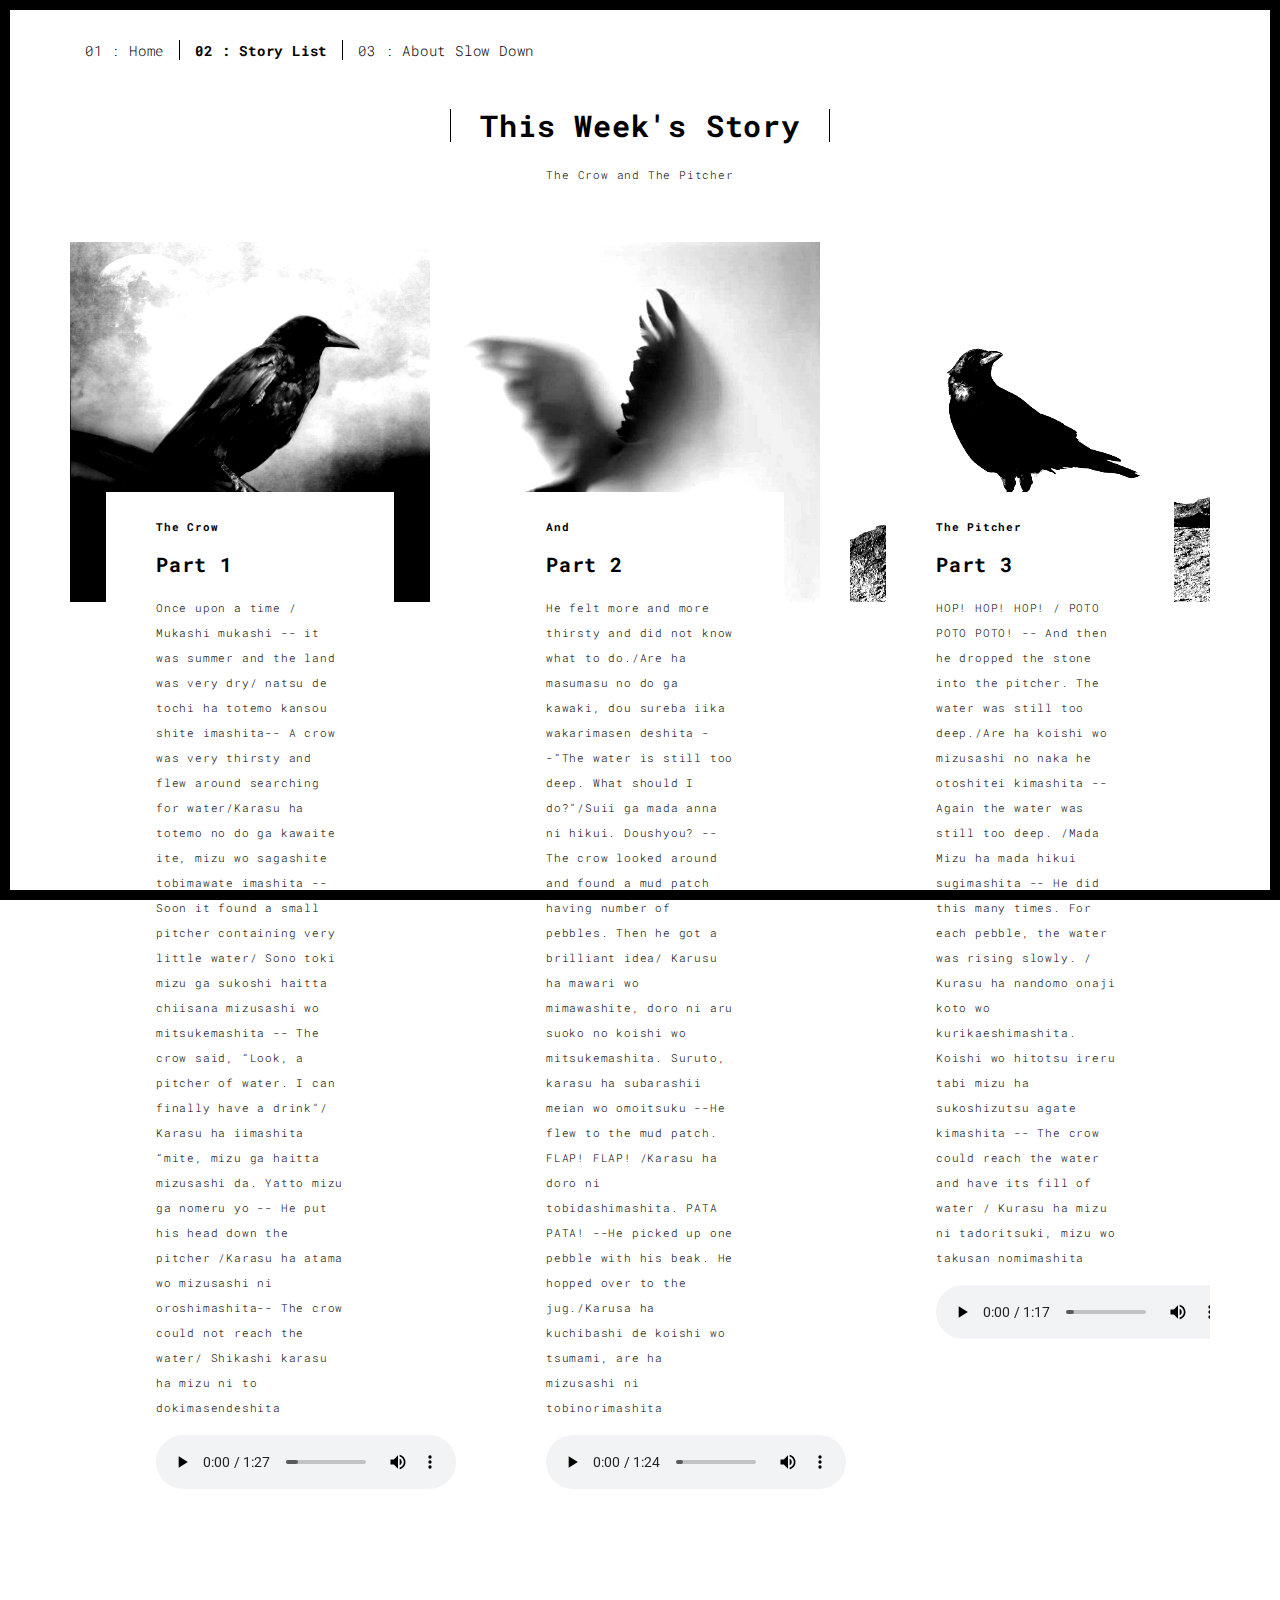
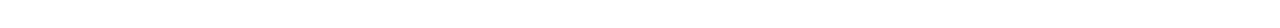
==== commit a1f2af2b: "Update works.html" ====
--- a/works.html
+++ b/works.html
@@ -71,7 +71,7 @@
                         
                         <p>Once upon a time / Mukashi mukashi -- it was summer and the land was very dry/ natsu de tochi ha totemo kansou shite imashita-- A crow was very thirsty and flew around searching for water/Karasu ha totemo no do ga kawaite ite, mizu wo sagashite tobimawate imashita -- Soon it found a small pitcher containing very little water/ Sono toki mizu ga sukoshi haitta chiisana mizusashi wo mitsukemashita -- The crow said, “Look, a pitcher of water. I can finally have a drink”/ Karasu ha iimashita “mite, mizu ga haitta mizusashi da.  Yatto mizu ga nomeru yo -- He put his head down the pitcher /Karasu ha atama wo mizusashi ni oroshimashita-- The crow could not reach the water/ Shikashi karasu ha mizu ni to dokimasendeshita 
                           </p>
-                          <audio src="CrowPT1.mp3" controls autoplay=False>
+                          <audio src="CrowPT1.mp3" controls>
                             <p>Your browser does not support the audio element.</p>
                             </audio>
                       </div>
@@ -86,7 +86,7 @@
                         <p>
                           He felt more and more thirsty and did not know what to do./Are ha masumasu no do ga kawaki, dou sureba iika wakarimasen deshita --“The water is still too deep. What should I do?”/Suii ga mada anna ni hikui. Doushyou? --The crow looked around and found a mud patch having number of pebbles. Then he got a brilliant idea/ Karusu ha mawari wo mimawashite, doro ni aru suoko no koishi wo mitsukemashita. Suruto, karasu ha subarashii meian wo omoitsuku --He flew to the mud patch. FLAP! FLAP! /Karasu ha doro ni tobidashimashita. PATA PATA! --He picked up one pebble with his beak. He hopped over to the jug./Karusa ha kuchibashi de koishi wo tsumami, are ha mizusashi ni tobinorimashita 
                           </p>
-                        <audio src="CrowPT2.mp3" controls autoplay=False>
+                        <audio src="CrowPT2.mp3" controls>
                           <p>Your browser does not support the audio element.</p>
                         <a href="works.html" title="" class="btn btn-default">Discover</a>
                       </div>
@@ -99,7 +99,7 @@
                         <h4>The Pitcher</h4>
                         <h3>Part 3</h3>
                         <p>HOP! HOP! HOP! / POTO POTO POTO! -- And then he dropped the stone into the pitcher. The water was still too deep./Are ha koishi wo mizusashi no naka he otoshitei kimashita -- Again the water was still too deep. /Mada Mizu ha mada hikui sugimashita -- He did this many times. For each pebble, the water was rising slowly. / Kurasu ha nandomo onaji koto wo kurikaeshimashita. Koishi wo hitotsu ireru tabi mizu ha sukoshizutsu agate kimashita -- The crow could reach the water and have its fill of water / Kurasu ha mizu ni tadoritsuki, mizu wo takusan nomimashita </p>
-                        <audio src="CorwPT3.mp3" controls autoplay=false>
+                        <audio src="CorwPT3.mp3" controls>
                           <p>Your browser does not support the audio element.</p>
                         <a href="./work.html" title="" class="btn btn-default">Discover</a>
                       </div>
@@ -115,7 +115,6 @@
   <div class="container">
     <div class="row">
       <div class="col-xs-12">
-        <p>*Notice from Andrew Wilson* *Multiple assets pulled and rearranged from Bootstrap.com*</p>
       </div>
     </div>
   </div>
@@ -130,6 +129,5 @@
 
 <script type="text/javascript" src="./main.70a66962.js"></script></body>
 
-<!--Note from author Andrew Wilson: CSS, Java assets pulled from free bootstrap assets-->
 
-</html>+</html>
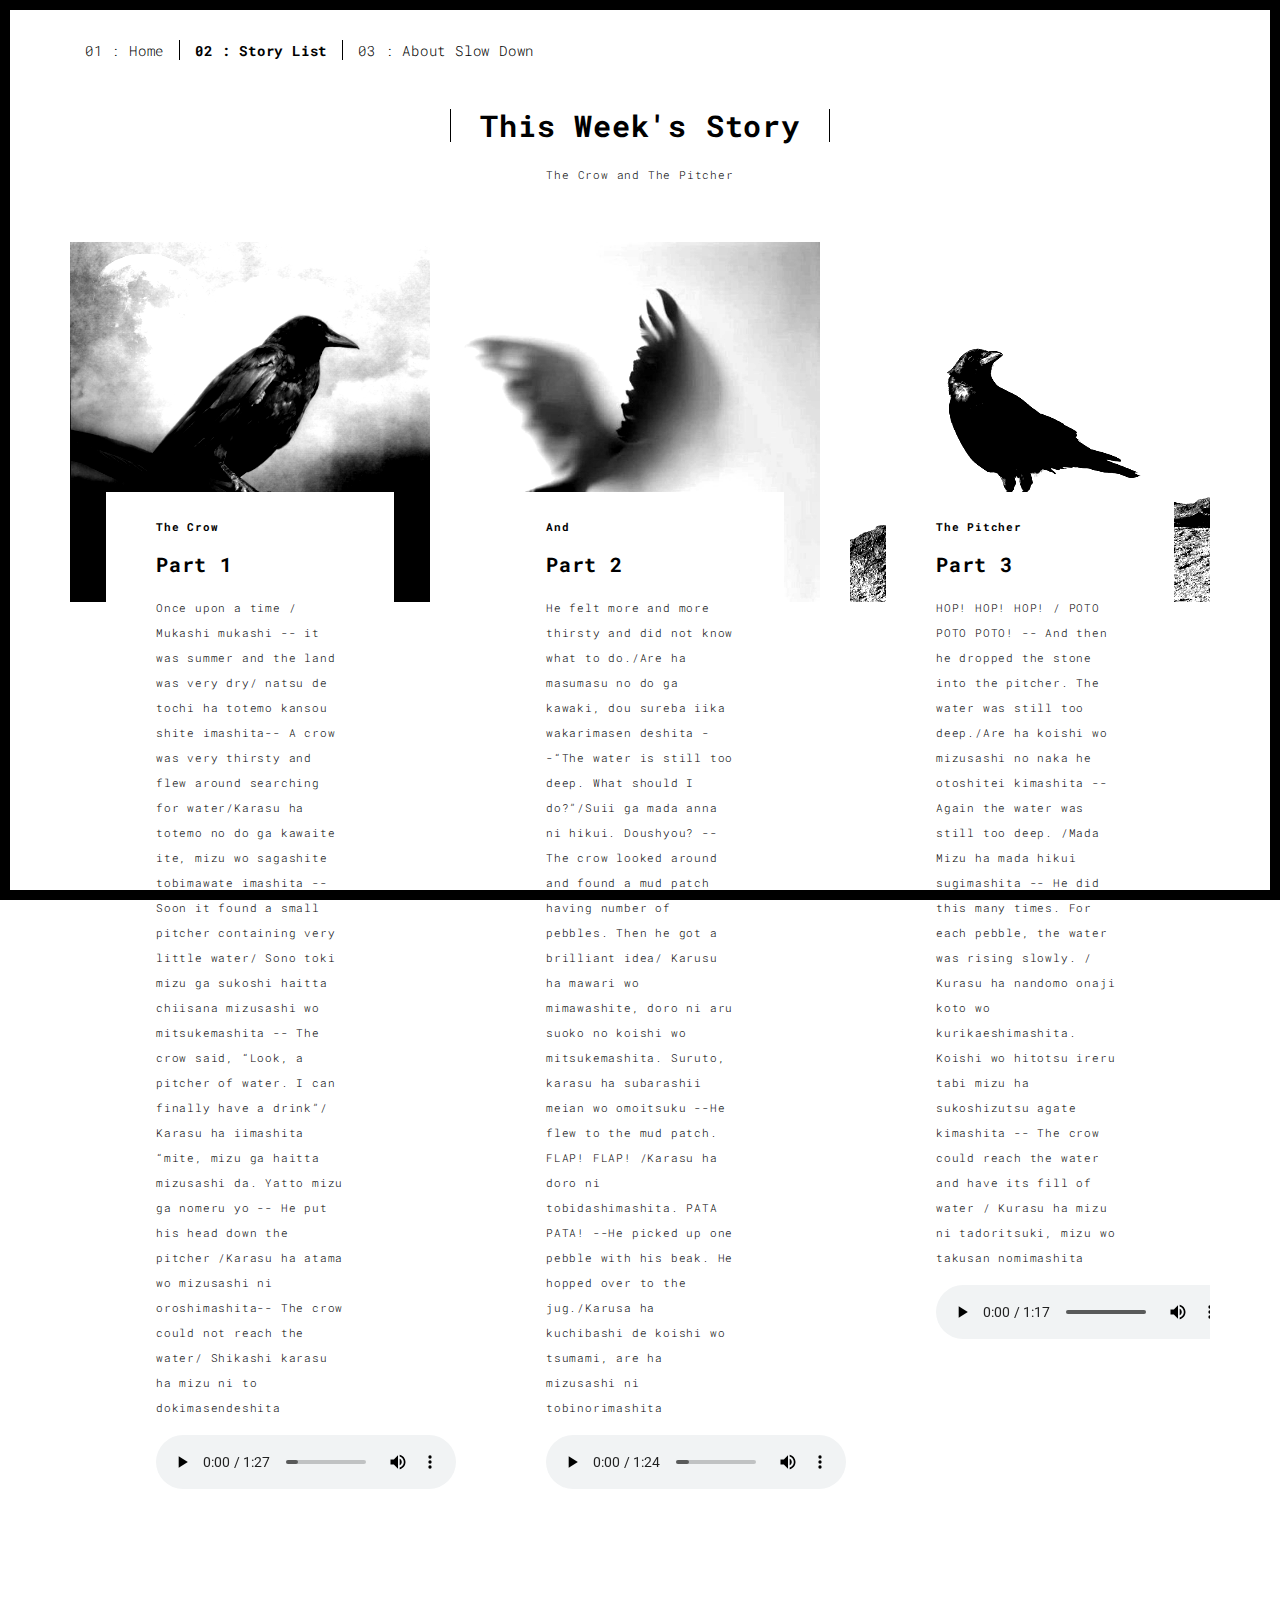
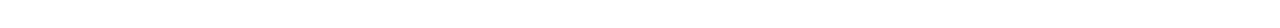
==== commit 4bcc1080: "Update works.html" ====
--- a/works.html
+++ b/works.html
@@ -71,7 +71,7 @@
                         
                         <p>Once upon a time / Mukashi mukashi -- it was summer and the land was very dry/ natsu de tochi ha totemo kansou shite imashita-- A crow was very thirsty and flew around searching for water/Karasu ha totemo no do ga kawaite ite, mizu wo sagashite tobimawate imashita -- Soon it found a small pitcher containing very little water/ Sono toki mizu ga sukoshi haitta chiisana mizusashi wo mitsukemashita -- The crow said, “Look, a pitcher of water. I can finally have a drink”/ Karasu ha iimashita “mite, mizu ga haitta mizusashi da.  Yatto mizu ga nomeru yo -- He put his head down the pitcher /Karasu ha atama wo mizusashi ni oroshimashita-- The crow could not reach the water/ Shikashi karasu ha mizu ni to dokimasendeshita 
                           </p>
-                          <audio src="CrowPT1.mp3" controls>
+                          <audio id="crow1Audio" src="CrowPT1.mp3" controls>
                             <p>Your browser does not support the audio element.</p>
                             </audio>
                       </div>
@@ -86,7 +86,7 @@
                         <p>
                           He felt more and more thirsty and did not know what to do./Are ha masumasu no do ga kawaki, dou sureba iika wakarimasen deshita --“The water is still too deep. What should I do?”/Suii ga mada anna ni hikui. Doushyou? --The crow looked around and found a mud patch having number of pebbles. Then he got a brilliant idea/ Karusu ha mawari wo mimawashite, doro ni aru suoko no koishi wo mitsukemashita. Suruto, karasu ha subarashii meian wo omoitsuku --He flew to the mud patch. FLAP! FLAP! /Karasu ha doro ni tobidashimashita. PATA PATA! --He picked up one pebble with his beak. He hopped over to the jug./Karusa ha kuchibashi de koishi wo tsumami, are ha mizusashi ni tobinorimashita 
                           </p>
-                        <audio src="CrowPT2.mp3" controls>
+                        <audio id="crow2Audio" src="CrowPT2.mp3" controls>
                           <p>Your browser does not support the audio element.</p>
                         <a href="works.html" title="" class="btn btn-default">Discover</a>
                       </div>
@@ -99,7 +99,7 @@
                         <h4>The Pitcher</h4>
                         <h3>Part 3</h3>
                         <p>HOP! HOP! HOP! / POTO POTO POTO! -- And then he dropped the stone into the pitcher. The water was still too deep./Are ha koishi wo mizusashi no naka he otoshitei kimashita -- Again the water was still too deep. /Mada Mizu ha mada hikui sugimashita -- He did this many times. For each pebble, the water was rising slowly. / Kurasu ha nandomo onaji koto wo kurikaeshimashita. Koishi wo hitotsu ireru tabi mizu ha sukoshizutsu agate kimashita -- The crow could reach the water and have its fill of water / Kurasu ha mizu ni tadoritsuki, mizu wo takusan nomimashita </p>
-                        <audio src="CorwPT3.mp3" controls>
+                        <audio id="crow3Audio" src="CorwPT3.mp3" controls>
                           <p>Your browser does not support the audio element.</p>
                         <a href="./work.html" title="" class="btn btn-default">Discover</a>
                       </div>
@@ -122,7 +122,16 @@
 
 <script>
   document.addEventListener("DOMContentLoaded", function (event) {
-     navActivePage();
+    var crow1Audio = document.getElementById("crow1Audio");
+    crow1Audio.autoplay = false;
+
+    var crow2Audio = document.getElementById("crow2Audio");
+    crow2Audio.autoplay = false;
+
+    var crow3Audio = document.getElementById("crow3Audio");
+    crow3Audio.autoplay = false;
+
+    navActivePage();
   });
 </script>
 
